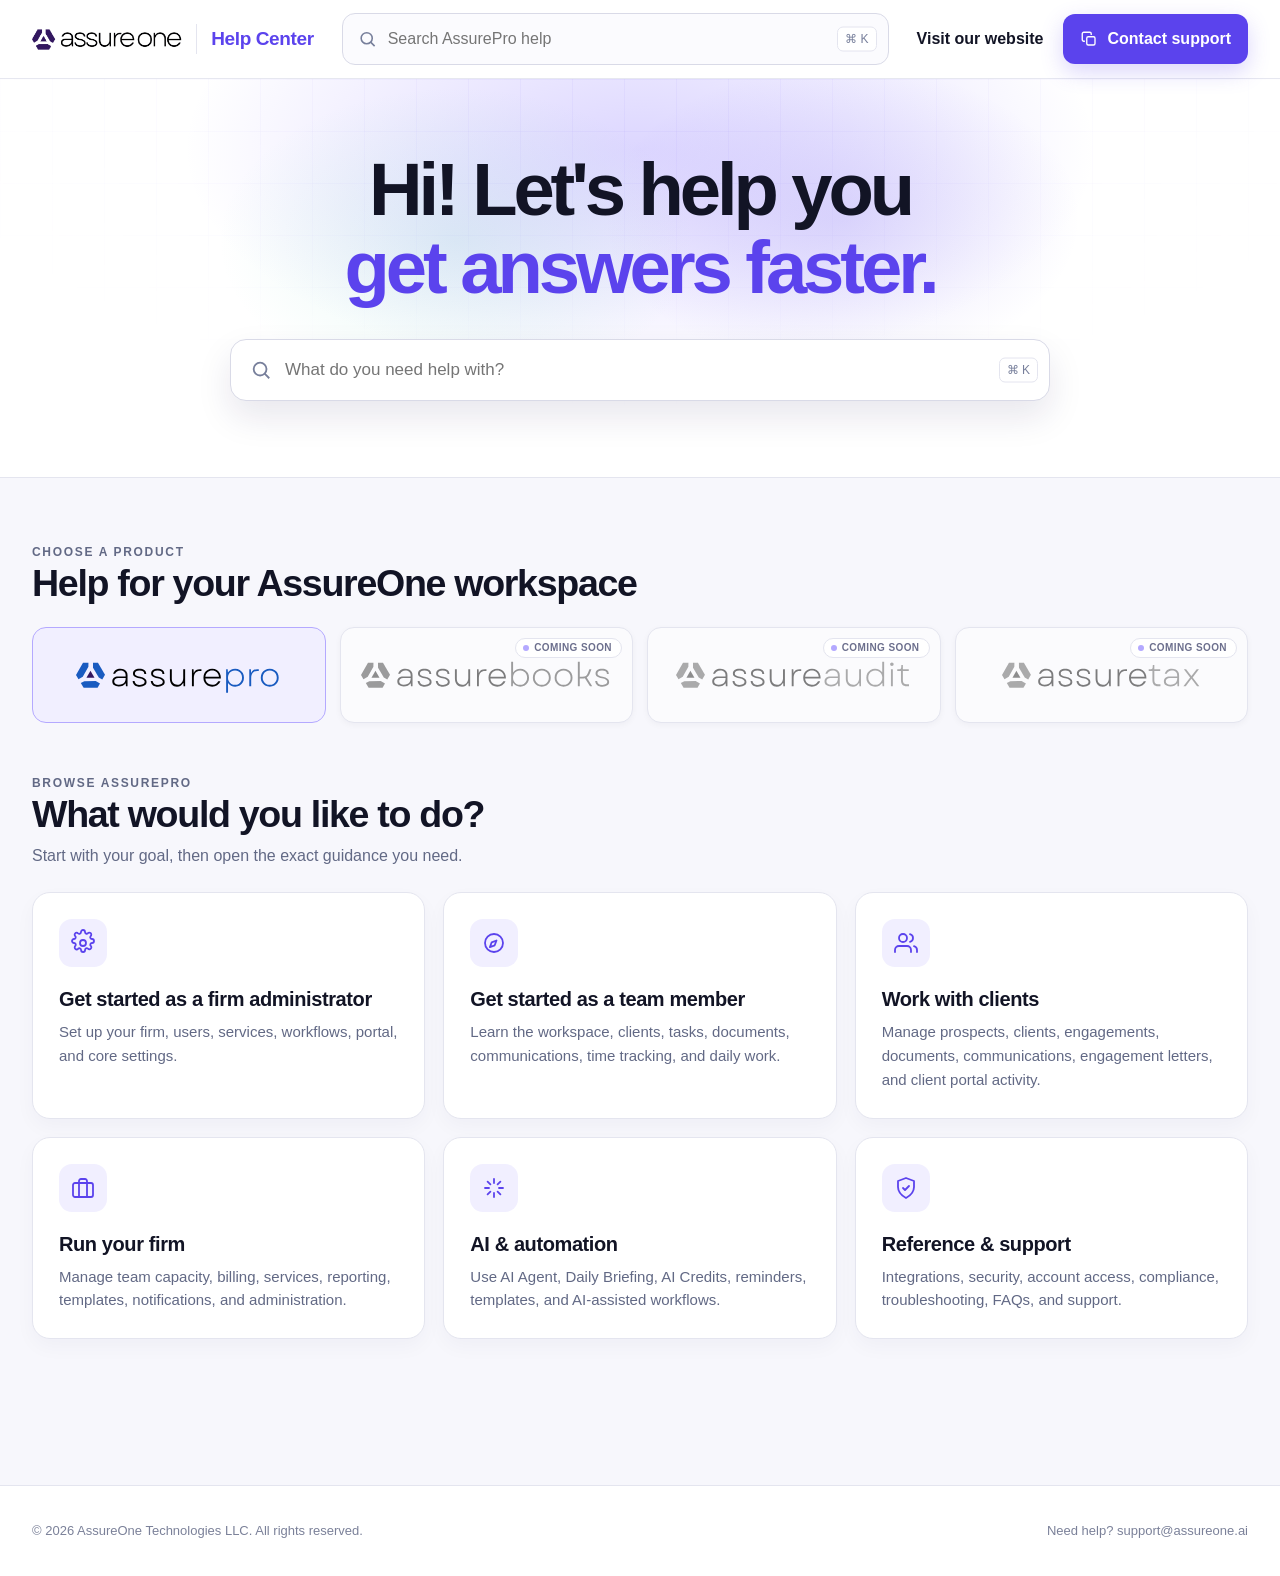
==== index.html @ 9bfcae3c "Simplify homepage and category cards toward TaxDome's editorial style Remove the "Start with the ess" ====
<!doctype html>
<html lang="en">
<head>
  <meta charset="utf-8"><meta name="viewport" content="width=device-width,initial-scale=1">
  <title>AssureOne Help Center</title>
  <meta name="description" content="Practical guidance for using AssurePro, the practice management platform within AssureOne.">
  <link rel="stylesheet" href="assets/css/help-center.css">
</head>
<body>
<a class="skip-link" href="#main">Skip to content</a>
<header class="topbar">
  <div class="topbar-inner">
    <a class="brand" href="index.html" aria-label="AssureOne Help Center home">
      <img class="brand-logo" src="assets/images/assureone-logo.png" alt="AssureOne" width="149" height="31"><span class="brand-suffix">Help Center</span></a>
    <div class="top-search"><svg class="search-icon" viewBox="0 0 24 24" fill="none"><circle cx="11" cy="11" r="7" stroke="currentColor" stroke-width="2"/><path d="m16 16 5 5" stroke="currentColor" stroke-width="2"/></svg><input data-search type="search" placeholder="Search AssurePro help" aria-label="Search AssurePro help"><span class="key-hint">⌘ K</span><div class="search-panel" hidden></div></div>
    <div class="top-actions"><a class="website-link" href="https://assureone.ai/" target="_blank" rel="noopener">Visit our website</a><button class="support-copy" aria-label="Copy support@assureone.ai to clipboard"><svg viewBox="0 0 24 24" fill="none" aria-hidden="true"><rect x="9" y="9" width="11" height="11" rx="2" stroke="currentColor" stroke-width="1.8"/><path d="M6.5 15H5a2 2 0 0 1-2-2V5a2 2 0 0 1 2-2h8a2 2 0 0 1 2 2v1.5" stroke="currentColor" stroke-width="1.8"/></svg><span class="support-label">Contact support</span></button></div>
  </div>
</header>
<main id="main">
  <section class="hero">
    <div class="hero-inner page-width">
      <h1>Hi! Let's help you <span>get answers faster.</span></h1>
      <div class="hero-search"><svg class="search-icon" viewBox="0 0 24 24" fill="none"><circle cx="11" cy="11" r="7" stroke="currentColor" stroke-width="2"/><path d="m16 16 5 5" stroke="currentColor" stroke-width="2"/></svg><input data-search type="search" placeholder="What do you need help with?" aria-label="Search all AssurePro articles"><span class="key-hint">⌘ K</span><div class="search-panel" hidden></div></div>
    </div>
  </section>
  <div class="content page-width">
    <section aria-labelledby="product-heading">
      <div class="section-heading"><div><p class="overline">Choose a product</p><h2 id="product-heading">Help for your AssureOne workspace</h2></div></div>
      <div class="product-tiles">
        <a class="product-tile active" href="index.html" aria-current="page"><img class="product-tile-logo" src="assets/images/assure-pro.svg" alt="AssurePro" width="205" height="48"></a>
        <button class="product-tile disabled" data-coming-soon type="button"><span class="soon-dot">Coming soon</span><img class="product-tile-logo" src="assets/images/assure-books.svg" alt="AssureBooks" width="205" height="48"></button>
        <button class="product-tile disabled" data-coming-soon type="button"><span class="soon-dot">Coming soon</span><img class="product-tile-logo" src="assets/images/assure-audit.svg" alt="AssureAudit" width="205" height="48"></button>
        <button class="product-tile disabled" data-coming-soon type="button"><span class="soon-dot">Coming soon</span><img class="product-tile-logo" src="assets/images/assure-tax.svg" alt="AssureTax" width="205" height="48"></button>
      </div>
    </section>
    <section aria-labelledby="journey-heading" style="margin-top:44px">
      <div class="section-heading"><div><p class="overline">Browse AssurePro</p><h2 id="journey-heading">What would you like to do?</h2><p>Start with your goal, then open the exact guidance you need.</p></div></div>
      <div class="journey-grid" id="journey-grid"></div>
    </section>
  </div>
</main>
<footer class="site-footer"><div class="page-width"><span>© 2026 AssureOne Technologies LLC. All rights reserved.</span><span>Need help? <a href="mailto:support@assureone.ai">support@assureone.ai</a></span></div></footer>
<script src="questions-1.js"></script><script src="questions-2.js"></script><script src="questions-3.js"></script><script src="questions-4.js"></script><script src="questions-5.js"></script><script src="questions-6.js"></script>
<script src="assets/js/help-center.js"></script>
<script>
document.addEventListener('DOMContentLoaded',()=>{
  const H=window.HelpCenter;
  const journeys=[
    ['firm-admin','settings','Get started as a firm administrator','Set up your firm, users, services, workflows, portal, and core settings.'],
    ['team-member','compass','Get started as a team member','Learn the workspace, clients, tasks, documents, communications, time tracking, and daily work.'],
    ['clients','users','Work with clients','Manage prospects, clients, engagements, documents, communications, engagement letters, and client portal activity.'],
    ['run-firm','briefcase','Run your firm','Manage team capacity, billing, services, reporting, templates, notifications, and administration.'],
    ['ai','sparkle','AI & automation','Use AI Agent, Daily Briefing, AI Credits, reminders, templates, and AI-assisted workflows.'],
    ['reference','shield','Reference & support','Integrations, security, account access, compliance, troubleshooting, FAQs, and support.']
  ];
  document.getElementById('journey-grid').innerHTML=journeys.map(j=>`<a class="journey-card" href="category.html?journey=${j[0]}"><span class="journey-icon">${H.icon(j[1])}</span><h3>${j[2]}</h3><p>${j[3]}</p></a>`).join('');
});
</script>
</body></html>
---- assets/css/help-center.css ----
:root{
  --ink:#121425;--muted:#626985;--soft:#8b91a8;--brand:#5b43ed;--brand-dark:#4027c8;
  --lavender:#f1efff;--lavender-2:#e5e0ff;--line:#e4e5ef;--surface:#fff;--canvas:#f7f7fc;
  --success:#147a52;--success-bg:#eaf8f1;--shadow:0 18px 44px rgba(29,24,72,.08);
  --radius:18px;--page:1440px;--reading:760px;
}
*{box-sizing:border-box}
html{scroll-behavior:smooth}
body{margin:0;background:var(--canvas);color:var(--ink);font:16px/1.58 Inter,ui-sans-serif,-apple-system,BlinkMacSystemFont,"Segoe UI",sans-serif;-webkit-font-smoothing:antialiased}
button,input{font:inherit}
a{color:inherit;text-decoration:none}
button{color:inherit}
.skip-link{position:fixed;left:12px;top:-60px;z-index:100;background:var(--ink);color:#fff;padding:10px 14px;border-radius:8px}.skip-link:focus{top:12px}
.topbar{position:sticky;top:0;z-index:50;border-bottom:1px solid rgba(228,229,239,.9);background:rgba(255,255,255,.93);backdrop-filter:blur(18px)}
.topbar-inner{max-width:var(--page);height:78px;margin:auto;padding:0 32px;display:grid;grid-template-columns:minmax(240px,max-content) minmax(280px,600px) auto;align-items:center;gap:28px}
.brand{display:inline-flex;align-items:center;gap:14px;width:max-content}
.brand-logo{display:block;height:31px;width:auto}
.brand-suffix{padding-left:14px;border-left:1px solid var(--line);color:var(--brand);font-size:19px;font-weight:650;letter-spacing:-.02em}
.top-search{position:relative}.top-search input,.hero-search input{width:100%;border:1px solid #d9dae7;background:#fbfbfe;border-radius:13px;padding:12px 46px 12px 45px;outline:0;transition:.2s}
.top-search input:focus,.hero-search input:focus{border-color:#9385f7;box-shadow:0 0 0 4px rgba(91,67,237,.10);background:#fff}
.search-icon{position:absolute;left:16px;top:50%;transform:translateY(-50%);color:#777f9b;width:19px;height:19px}
.key-hint{position:absolute;right:12px;top:50%;transform:translateY(-50%);font-size:12px;color:#777f9b;border:1px solid var(--line);background:#fff;padding:2px 7px;border-radius:6px}
.top-actions{display:flex;align-items:center;gap:20px;white-space:nowrap}.website-link{font-weight:650}.website-link:hover{color:var(--brand)}
.support-copy{display:inline-flex;align-items:center;gap:9px;border:0;background:var(--brand);color:#fff;border-radius:12px;padding:12px 17px;font-weight:750;cursor:pointer;box-shadow:0 8px 22px rgba(91,67,237,.22);transition:.2s}
.support-copy:hover{background:var(--brand-dark);transform:translateY(-1px)}.support-copy.copied{background:var(--success)}
.support-copy svg{width:18px;height:18px}
.search-panel{position:absolute;left:0;right:0;top:calc(100% + 9px);max-height:420px;overflow:auto;background:#fff;border:1px solid var(--line);border-radius:14px;box-shadow:var(--shadow);padding:8px;z-index:70}.search-panel[hidden]{display:none}
.search-result{display:block;padding:11px 12px;border-radius:10px}.search-result:hover,.search-result:focus{background:var(--lavender);outline:0}.search-result strong{display:block;font-size:14px;line-height:1.35}.search-result small{display:block;color:var(--muted);margin-top:3px}.search-empty{padding:20px;color:var(--muted);text-align:center}
.page-width{max-width:var(--page);margin:auto;padding-left:32px;padding-right:32px}
.hero{position:relative;overflow:hidden;border-bottom:1px solid var(--line);background:#fff}
.hero:before{content:"";position:absolute;inset:0;background:linear-gradient(90deg,rgba(91,67,237,.055) 1px,transparent 1px),linear-gradient(rgba(91,67,237,.055) 1px,transparent 1px);background-size:52px 52px;mask-image:radial-gradient(ellipse 70% 100% at 50% 0%,#000,transparent 85%)}
.hero:after{content:"";position:absolute;width:920px;height:460px;left:50%;top:-160px;transform:translateX(-50%);background:radial-gradient(ellipse,rgba(131,109,255,.28) 0%,rgba(131,109,255,.1) 45%,transparent 70%),radial-gradient(ellipse 340px 220px at 30% 70%,rgba(72,201,176,.14),transparent 70%),radial-gradient(ellipse 340px 220px at 72% 65%,rgba(91,67,237,.16),transparent 70%);pointer-events:none}
.hero-inner{position:relative;z-index:1;padding-top:72px;padding-bottom:76px;text-align:center}
.hero h1{max-width:780px;margin:0 auto 32px;font-size:clamp(2.5rem,5.8vw,5.1rem);font-weight:800;line-height:1.05;letter-spacing:-.055em}.hero h1 span{display:block;color:var(--brand)}
.hero-search{position:relative;max-width:820px;margin:auto;text-align:left}.hero-search input{height:62px;padding-left:54px;border-radius:16px;background:#fff;font-size:17px;box-shadow:0 16px 35px rgba(30,23,82,.10)}.hero-search .search-icon{left:20px;width:22px;height:22px}
.content{padding-top:58px;padding-bottom:80px}.section-heading{display:flex;align-items:end;justify-content:space-between;gap:24px;margin-bottom:22px}.section-heading h2{margin:0;font-size:clamp(1.65rem,3vw,2.35rem);line-height:1.15;letter-spacing:-.035em}.section-heading p{margin:7px 0 0;color:var(--muted)}
.product-tiles{display:grid;grid-template-columns:repeat(4,minmax(0,1fr));gap:14px}
.product-tile{display:flex;align-items:center;justify-content:center;min-height:96px;padding:16px 20px;border:1px solid var(--line);background:#fff;border-radius:14px;text-align:left;position:relative;box-shadow:0 2px 6px rgba(24,20,60,.04);transition:.2s}
.product-tile-logo{display:block;height:48px;width:auto}
.product-tile:hover{border-color:#c3baff;box-shadow:0 10px 24px rgba(40,30,99,.08);transform:translateY(-2px)}
.product-tile.active{background:var(--lavender);border-color:#b4a9ff;box-shadow:none}
.product-tile.disabled{cursor:not-allowed;background:#fbfbfd}.product-tile.disabled .product-tile-logo{opacity:.5;filter:grayscale(1)}
.soon-dot{position:absolute;top:10px;right:10px;display:flex;align-items:center;gap:5px;font-size:10px;color:#6c6f8d;background:#fff;border:1px solid var(--line);border-radius:999px;padding:4px 9px 4px 7px;text-transform:uppercase;letter-spacing:.04em;font-weight:750;line-height:1}
.soon-dot:before{content:'';width:6px;height:6px;border-radius:50%;background:#b4a9ff;flex:none}
.journey-grid{display:grid;grid-template-columns:repeat(3,minmax(0,1fr));gap:18px;margin:24px 0 66px}.journey-card{display:flex;flex-direction:column;min-height:176px;padding:26px;border:1px solid var(--line);border-radius:var(--radius);background:#fff;box-shadow:0 8px 20px rgba(29,24,72,.035);transition:.22s}.journey-card:hover{transform:translateY(-3px);border-color:#c9c2ff;box-shadow:var(--shadow)}
.journey-icon{width:48px;height:48px;flex:none;overflow:visible;display:grid;place-items:center;border-radius:13px;background:var(--lavender);color:var(--brand)}.journey-icon svg{width:24px;height:24px;overflow:visible}.journey-card h3{margin:20px 0 8px;font-size:20px;line-height:1.25;letter-spacing:-.02em}.journey-card p{margin:0;color:var(--muted);font-size:15px}
.overline{color:#747b98;font-size:12px;font-weight:850;letter-spacing:.14em;text-transform:uppercase}.meta{display:flex;gap:8px;align-items:center;flex-wrap:wrap;color:#858ca7;font-size:13px;margin-top:6px}.tag{display:inline-flex;background:var(--lavender);color:#4d39ca;border-radius:7px;padding:2px 8px;font-weight:750}
.breadcrumb-wrap{border-bottom:1px solid var(--line);background:#fff}.breadcrumbs{height:52px;display:flex;align-items:center;gap:9px;color:#69708d;font-size:14px;overflow:hidden;white-space:nowrap}.breadcrumbs a:hover{color:var(--brand)}.breadcrumbs .current{color:var(--ink);font-weight:650;overflow:hidden;text-overflow:ellipsis}.slash{color:#b3b6c6}
.category-hero{position:relative;overflow:hidden;background:#fff;border-bottom:1px solid var(--line)}
.category-hero:before{content:"";position:absolute;inset:0;background:linear-gradient(90deg,rgba(91,67,237,.045) 1px,transparent 1px),linear-gradient(rgba(91,67,237,.045) 1px,transparent 1px);background-size:44px 44px;mask-image:radial-gradient(ellipse 60% 100% at 15% 0%,#000,transparent 75%)}
.category-hero:after{content:"";position:absolute;width:520px;height:320px;left:-80px;top:-140px;background:radial-gradient(ellipse,rgba(131,109,255,.16),transparent 70%);pointer-events:none}
.category-hero .page-width{position:relative;z-index:1;padding-top:48px;padding-bottom:44px}.category-hero h1{margin:8px 0 10px;font-size:clamp(2.2rem,4.5vw,4rem);line-height:1.05;letter-spacing:-.05em}.category-hero p{max-width:720px;margin:0;color:var(--muted);font-size:18px}
.category-stats{display:flex;align-items:center;gap:10px;margin-top:18px;color:#737a96;font-size:14px}.category-stats span+span:before{content:"·";margin-right:10px;color:#c5c8d6}
.category-layout{display:grid;grid-template-columns:264px minmax(0,1fr);gap:42px;padding-top:44px;padding-bottom:80px}
.category-nav{position:sticky;top:106px;align-self:start;max-height:calc(100vh - 130px);overflow-y:auto;padding-right:4px}
.category-nav>strong{display:block;margin-bottom:10px;font-size:12px;letter-spacing:.13em;text-transform:uppercase;color:#7e849d}
.nav-collection+.nav-collection{margin-top:2px}
.nav-collection-toggle{all:unset;display:flex;align-items:center;width:100%;border-radius:9px;cursor:pointer}
.nav-collection-toggle a{flex:1;min-width:0;padding:9px 4px 9px 11px;color:#43495f;font-size:14px;font-weight:650;white-space:nowrap;overflow:hidden;text-overflow:ellipsis}
.nav-collection-toggle:hover{background:#f2f1fa}.nav-collection-toggle:hover a{color:#3a2fa8}
.nav-collection-toggle.active a{color:#4934cc}
.nav-caret{display:grid;place-items:center;flex:none;width:28px;height:100%;color:#9297ab;padding:9px 10px 9px 0}.nav-caret svg{width:14px;height:14px;transition:transform .18s ease}
.nav-collection.open .nav-caret svg{transform:rotate(180deg)}
.nav-guides{max-height:0;overflow:hidden;transition:max-height .22s ease}.nav-collection.open .nav-guides{max-height:640px}
.nav-guides a{display:flex;align-items:center;justify-content:space-between;gap:8px;margin-left:13px;padding:7px 11px 7px 13px;border-left:1px solid var(--line);color:#666c85;font-size:13.5px}
.nav-guides a:hover{border-left-color:#b7adff;color:#4934cc;background:#faf9ff}
.nav-guides a.active{border-left-color:var(--brand);color:#4934cc;font-weight:700;background:var(--lavender)}
.nav-guides a small{flex:none;color:#9297ab;font-size:11px;font-weight:700}.nav-guides a small.soon{color:#b5b9c9;font-style:italic;font-weight:500}.nav-guides a.active small{color:#7b6ae0}
.article-list-section{margin-bottom:40px}.article-list-section h2{display:flex;align-items:center;gap:10px;font-size:22px;margin:0 0 14px}.section-icon{display:grid;place-items:center;flex:none;width:32px;height:32px;border-radius:9px;background:var(--lavender);color:var(--brand)}.section-icon svg{width:17px;height:17px}
.article-list{display:grid;grid-template-columns:repeat(2,minmax(0,1fr));gap:12px}.article-card{display:flex;align-items:center;min-height:64px;padding:18px 22px;border:1px solid var(--line);border-radius:14px;background:#fff;transition:.2s;text-align:left;width:100%;font:inherit}.article-card:hover{border-color:#bfb5ff;box-shadow:0 9px 24px rgba(40,30,99,.07);transform:translateY(-1px)}.article-card strong{display:block;line-height:1.4;font-size:16.5px;font-weight:650;letter-spacing:-.01em;color:var(--ink)}
.guide-grid{grid-template-columns:repeat(3,minmax(0,1fr))}
.guide-card{position:relative;display:flex;flex-direction:column;align-items:flex-start;min-height:150px;padding:24px}.guide-card-icon{flex:none;overflow:visible;display:grid;place-items:center;width:44px;height:44px;margin-bottom:16px;border-radius:13px;background:var(--lavender);color:var(--brand)}.guide-card-icon svg{width:22px;height:22px;overflow:visible}
.guide-card strong{font-size:18px;line-height:1.3;letter-spacing:-.02em}.guide-card .meta{margin-top:auto;padding-top:16px;font-size:13px}
.guide-card.disabled{cursor:not-allowed;background:#fbfbfd}.guide-card.disabled .guide-card-icon{opacity:.6}.guide-card.disabled strong{color:#6d7288}
.empty-guide{grid-column:1/-1;padding:34px;border:1px dashed #d7d5e6;border-radius:14px;background:#fbfbfe;text-align:center}.empty-guide strong{display:block;margin-bottom:7px;font-size:16px}.empty-guide p{margin:0;color:var(--muted)}.empty-guide a{color:var(--brand);font-weight:700}
.article-shell{max-width:var(--page);margin:auto;padding:38px 32px 80px;display:grid;grid-template-columns:264px minmax(0,840px) 240px;gap:32px;align-items:start}.article-side,.article-toc{position:sticky;top:108px}.article-side{max-height:calc(100vh - 132px);overflow:auto;padding-right:6px}.article-side .category-nav{position:static;max-height:none;overflow:visible;padding-right:0}.back-link{display:inline-flex;gap:7px;align-items:center;color:#535b77;font-weight:720;margin-bottom:16px}
.article-doc{background:#fff;border:1px solid var(--line);border-radius:20px;padding:46px 50px;box-shadow:0 12px 34px rgba(35,28,82,.04)}.article-meta{display:flex;align-items:center;justify-content:space-between;gap:16px;margin-bottom:22px}.article-doc h1{font-size:clamp(2rem,3.6vw,3.25rem);max-width:none;line-height:1.08;letter-spacing:-.05em;margin:0 0 28px;text-wrap:balance}.article-lead{font-size:19px;line-height:1.65;color:#30364d;margin:0 0 24px}.article-body p{color:#3f455d;font-size:17px;line-height:1.72;margin:0 0 22px}.article-body h2{font-size:23px;margin:36px 0 15px;letter-spacing:-.025em}.article-body h2.overline{font-size:12px;line-height:1.4;letter-spacing:.14em;margin:0 0 16px}.copy-link{display:inline-flex;align-items:center;gap:7px;background:#fff;border:1px solid #dcddea;border-radius:9px;padding:7px 10px;color:#59607a;font-size:13px;font-weight:700;cursor:pointer}.copy-link:hover{border-color:#b7adff;color:#4934cc}
.steps{counter-reset:step;display:grid;gap:15px;margin:8px 0 0;padding:0;list-style:none}.steps li{counter-increment:step;display:grid;grid-template-columns:34px 1fr;gap:13px;align-items:start;color:#343a52}.steps li:before{content:counter(step);display:grid;place-items:center;width:30px;height:30px;border-radius:9px;background:var(--lavender);color:#4d36d3;font-size:13px;font-weight:850}.steps li>span{padding-top:2px;line-height:1.62}
.detail-list{margin:0 0 22px;padding-left:22px;color:#3f455d}.detail-list li{padding-left:3px;margin:7px 0}.callout{margin:28px 0;border-left:4px solid var(--brand);background:#f6f4ff;padding:17px 19px;border-radius:0 12px 12px 0;color:#3e3b58}.callout strong{display:block;margin-bottom:3px}
.media-block{margin:26px 0;border:1px solid var(--line);border-radius:14px;overflow:hidden;background:#f7f7fb}.media-block img{display:block;width:100%;height:auto}.media-caption{padding:10px 14px;color:#6e7591;font-size:13px;background:#fff}
.article-toc{font-size:14px}.article-toc strong{display:block;font-size:12px;letter-spacing:.13em;text-transform:uppercase;color:#7f859f;margin-bottom:11px}.article-toc a{display:block;border-left:1px solid #d9dbe7;padding:7px 0 7px 14px;color:#626a85}.article-toc a:hover,.article-toc a.active{border-left-color:var(--brand);color:#4934cc}
.article-footer{margin-top:18px}.helpful{background:#fff;border:1px solid var(--line);border-radius:15px;padding:18px 22px;display:flex;justify-content:space-between;align-items:center;gap:20px}.helpful p{margin:0;font-weight:700}.feedback-buttons{display:flex;gap:8px}.feedback-buttons button{border:1px solid var(--line);background:#fff;border-radius:9px;padding:7px 13px;cursor:pointer}.feedback-buttons button:hover{border-color:#a99eff;color:var(--brand)}
.pager{display:grid;grid-template-columns:1fr 1fr;margin-top:14px;border:1px solid var(--line);background:#fff;border-radius:15px;overflow:hidden}.pager a{padding:17px 20px;min-height:96px}.pager a+ a{border-left:1px solid var(--line);text-align:right}.pager a:hover{background:#faf9ff}.pager small{display:block;color:#858ca4;text-transform:uppercase;letter-spacing:.1em;font-size:11px;font-weight:800}.pager strong{display:block;line-height:1.35;margin-top:4px}
.related-section{margin-top:36px}.related-section h2{font-size:20px;margin:0 0 14px;letter-spacing:-.02em}
.site-footer{border-top:1px solid var(--line);background:#fff}.site-footer .page-width{min-height:90px;display:flex;justify-content:space-between;align-items:center;gap:22px;color:#7b8199;font-size:13px}.site-footer a:hover{color:var(--brand)}
.mobile-menu{display:none}
[hidden]{display:none!important}
@media(max-width:1120px){.article-shell{grid-template-columns:220px minmax(0,1fr)}.article-toc{display:none}.journey-grid{grid-template-columns:repeat(2,minmax(0,1fr))}.product-tiles{grid-template-columns:repeat(2,minmax(0,1fr))}.guide-grid{grid-template-columns:repeat(2,minmax(0,1fr))}}
@media(max-width:820px){.topbar-inner{height:68px;padding:0 18px;grid-template-columns:1fr auto;gap:12px}.top-search{display:none}.website-link{display:none}.brand-logo{height:26px}.brand-suffix{display:none}.support-copy{padding:10px 13px}.support-copy .support-label{display:none}.page-width{padding-left:20px;padding-right:20px}.hero-inner{padding-top:46px;padding-bottom:50px}.hero h1{margin-bottom:24px}.content{padding-top:40px}.journey-grid,.product-tiles{grid-template-columns:1fr}.journey-grid{margin-bottom:48px}.category-layout{grid-template-columns:1fr;gap:22px}.category-nav{position:static;max-height:none}.category-nav>strong{display:none}.article-shell{padding:22px 18px 60px;display:block}.article-side{position:static;max-height:none;margin-bottom:14px}.article-doc{padding:30px 24px}.article-meta{align-items:flex-start}.article-doc h1{font-size:2.15rem}.pager{grid-template-columns:1fr}.pager a+ a{border-left:0;border-top:1px solid var(--line);text-align:left}.site-footer .page-width{padding-top:22px;padding-bottom:22px;align-items:flex-start;flex-direction:column}}
@media(max-width:520px){.support-copy{width:42px;height:42px;padding:0;justify-content:center}.journey-card{min-height:190px}.article-list{grid-template-columns:1fr}.article-doc{padding:25px 19px;border-radius:15px}.article-lead,.article-body p{font-size:16px}.article-meta .meta{gap:5px}.copy-link{padding:7px}.copy-link span{display:none}.helpful{align-items:flex-start;flex-direction:column}.hero-search input{font-size:16px}}
@media(prefers-reduced-motion:reduce){*{scroll-behavior:auto!important;transition:none!important}}
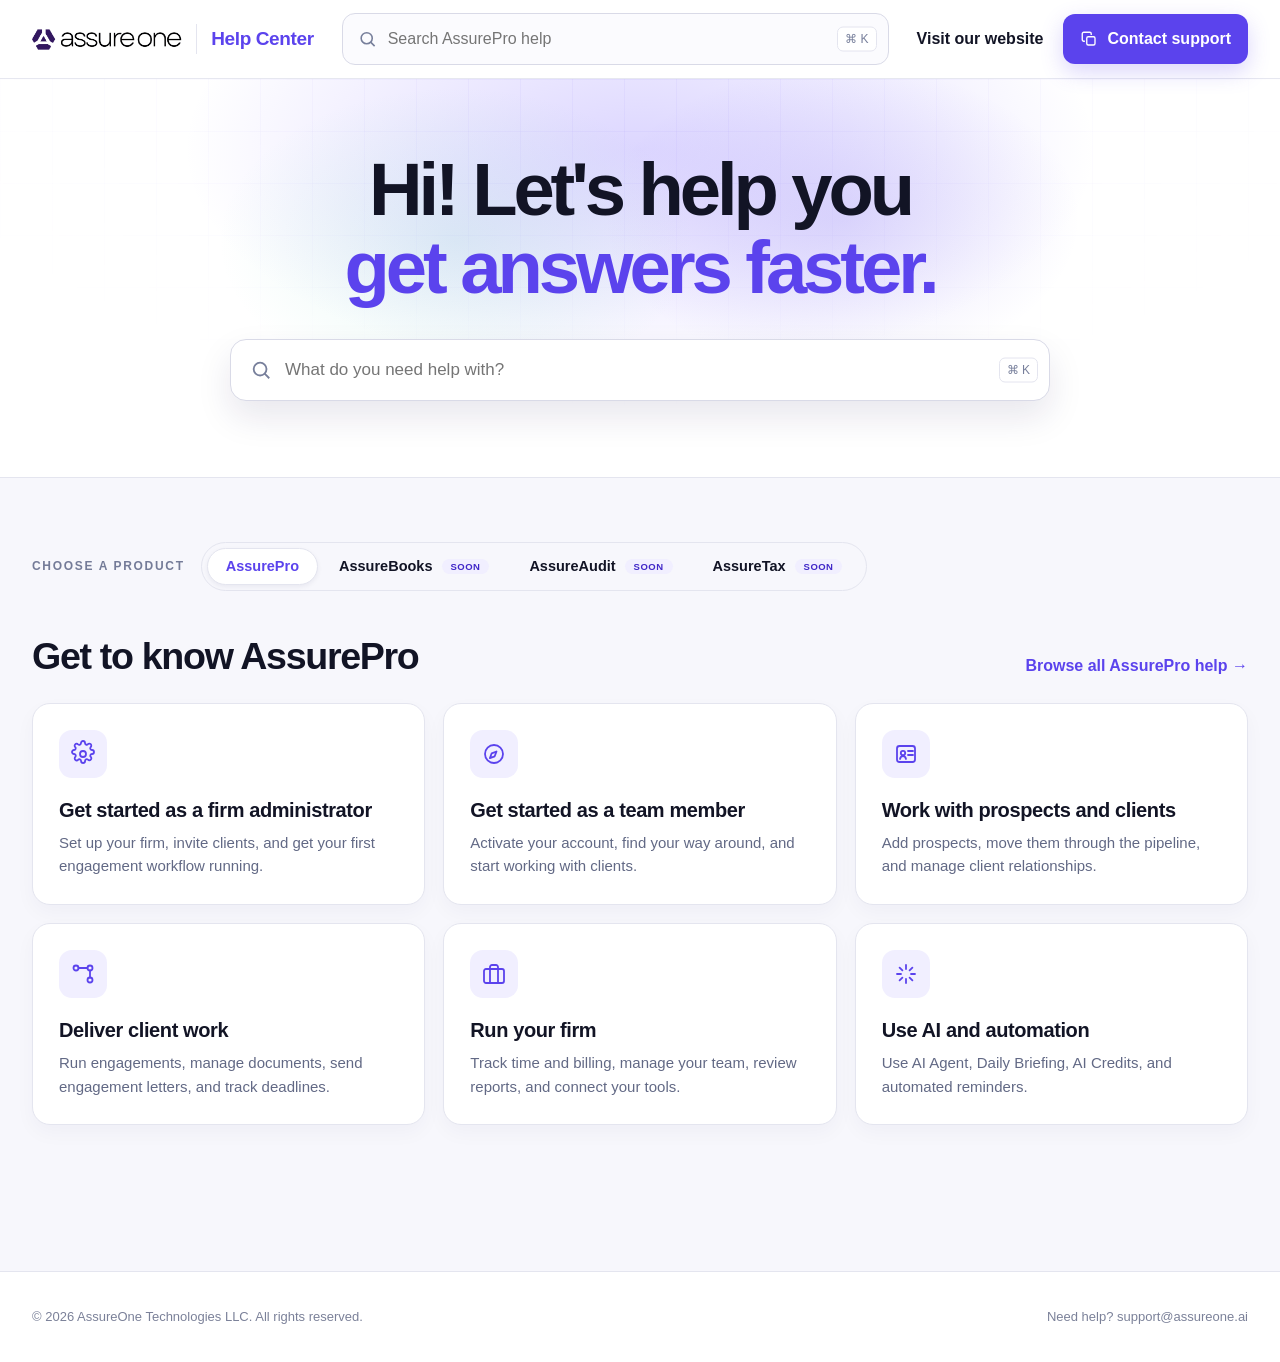
==== commit 50375a68: "Restructure AssurePro help around the IA blueprint's 14-module index Rebuild the taxonomy from the d" ====
--- a/index.html
+++ b/index.html
@@ -24,17 +24,19 @@
     </div>
   </section>
   <div class="content page-width">
-    <section aria-labelledby="product-heading">
-      <div class="section-heading"><div><p class="overline">Choose a product</p><h2 id="product-heading">Help for your AssureOne workspace</h2></div></div>
-      <div class="product-tiles">
-        <a class="product-tile active" href="index.html" aria-current="page"><img class="product-tile-logo" src="assets/images/assure-pro.svg" alt="AssurePro" width="205" height="48"></a>
-        <button class="product-tile disabled" data-coming-soon type="button"><span class="soon-dot">Coming soon</span><img class="product-tile-logo" src="assets/images/assure-books.svg" alt="AssureBooks" width="205" height="48"></button>
-        <button class="product-tile disabled" data-coming-soon type="button"><span class="soon-dot">Coming soon</span><img class="product-tile-logo" src="assets/images/assure-audit.svg" alt="AssureAudit" width="205" height="48"></button>
-        <button class="product-tile disabled" data-coming-soon type="button"><span class="soon-dot">Coming soon</span><img class="product-tile-logo" src="assets/images/assure-tax.svg" alt="AssureTax" width="205" height="48"></button>
+    <section aria-label="Choose an AssureOne product">
+      <div class="product-switcher-row">
+        <p class="overline">Choose a product</p>
+        <div class="product-switcher" role="tablist">
+          <a class="product-pill active" href="index.html" aria-current="page" role="tab" aria-selected="true">AssurePro</a>
+          <button class="product-pill disabled" data-coming-soon type="button" role="tab" aria-selected="false">AssureBooks<span class="pill-soon">Soon</span></button>
+          <button class="product-pill disabled" data-coming-soon type="button" role="tab" aria-selected="false">AssureAudit<span class="pill-soon">Soon</span></button>
+          <button class="product-pill disabled" data-coming-soon type="button" role="tab" aria-selected="false">AssureTax<span class="pill-soon">Soon</span></button>
+        </div>
       </div>
     </section>
     <section aria-labelledby="journey-heading" style="margin-top:44px">
-      <div class="section-heading"><div><p class="overline">Browse AssurePro</p><h2 id="journey-heading">What would you like to do?</h2><p>Start with your goal, then open the exact guidance you need.</p></div></div>
+      <div class="section-heading"><div><h2 id="journey-heading">Get to know AssurePro</h2></div><a class="text-link" href="category.html">Browse all AssurePro help →</a></div>
       <div class="journey-grid" id="journey-grid"></div>
     </section>
   </div>
@@ -46,12 +48,12 @@
 document.addEventListener('DOMContentLoaded',()=>{
   const H=window.HelpCenter;
   const journeys=[
-    ['firm-admin','settings','Get started as a firm administrator','Set up your firm, users, services, workflows, portal, and core settings.'],
-    ['team-member','compass','Get started as a team member','Learn the workspace, clients, tasks, documents, communications, time tracking, and daily work.'],
-    ['clients','users','Work with clients','Manage prospects, clients, engagements, documents, communications, engagement letters, and client portal activity.'],
-    ['run-firm','briefcase','Run your firm','Manage team capacity, billing, services, reporting, templates, notifications, and administration.'],
-    ['ai','sparkle','AI & automation','Use AI Agent, Daily Briefing, AI Credits, reminders, templates, and AI-assisted workflows.'],
-    ['reference','shield','Reference & support','Integrations, security, account access, compliance, troubleshooting, FAQs, and support.']
+    ['firm-admin','settings','Get started as a firm administrator','Set up your firm, invite clients, and get your first engagement workflow running.'],
+    ['team-member','compass','Get started as a team member','Activate your account, find your way around, and start working with clients.'],
+    ['prospects-clients','idcard','Work with prospects and clients','Add prospects, move them through the pipeline, and manage client relationships.'],
+    ['deliver-work','flow','Deliver client work','Run engagements, manage documents, send engagement letters, and track deadlines.'],
+    ['run-firm','briefcase','Run your firm','Track time and billing, manage your team, review reports, and connect your tools.'],
+    ['ai-automation','sparkle','Use AI and automation','Use AI Agent, Daily Briefing, AI Credits, and automated reminders.']
   ];
   document.getElementById('journey-grid').innerHTML=journeys.map(j=>`<a class="journey-card" href="category.html?journey=${j[0]}"><span class="journey-icon">${H.icon(j[1])}</span><h3>${j[2]}</h3><p>${j[3]}</p></a>`).join('');
 });
--- a/assets/css/help-center.css
+++ b/assets/css/help-center.css
@@ -34,12 +34,15 @@
 .hero h1{max-width:780px;margin:0 auto 32px;font-size:clamp(2.5rem,5.8vw,5.1rem);font-weight:800;line-height:1.05;letter-spacing:-.055em}.hero h1 span{display:block;color:var(--brand)}
 .hero-search{position:relative;max-width:820px;margin:auto;text-align:left}.hero-search input{height:62px;padding-left:54px;border-radius:16px;background:#fff;font-size:17px;box-shadow:0 16px 35px rgba(30,23,82,.10)}.hero-search .search-icon{left:20px;width:22px;height:22px}
 .content{padding-top:58px;padding-bottom:80px}.section-heading{display:flex;align-items:end;justify-content:space-between;gap:24px;margin-bottom:22px}.section-heading h2{margin:0;font-size:clamp(1.65rem,3vw,2.35rem);line-height:1.15;letter-spacing:-.035em}.section-heading p{margin:7px 0 0;color:var(--muted)}
-.product-tiles{display:grid;grid-template-columns:repeat(4,minmax(0,1fr));gap:14px}
-.product-tile{display:flex;align-items:center;justify-content:center;min-height:96px;padding:16px 20px;border:1px solid var(--line);background:#fff;border-radius:14px;text-align:left;position:relative;box-shadow:0 2px 6px rgba(24,20,60,.04);transition:.2s}
-.product-tile-logo{display:block;height:48px;width:auto}
-.product-tile:hover{border-color:#c3baff;box-shadow:0 10px 24px rgba(40,30,99,.08);transform:translateY(-2px)}
-.product-tile.active{background:var(--lavender);border-color:#b4a9ff;box-shadow:none}
-.product-tile.disabled{cursor:not-allowed;background:#fbfbfd}.product-tile.disabled .product-tile-logo{opacity:.5;filter:grayscale(1)}
+.text-link{display:inline-flex;align-items:center;gap:8px;color:var(--brand);font-weight:780;white-space:nowrap}
+.product-switcher-row{display:flex;align-items:center;flex-wrap:wrap;gap:16px;margin:6px 0 40px}
+.product-switcher-row .overline{margin:0}
+.product-switcher{display:inline-flex;align-items:center;background:var(--canvas);border:1px solid var(--line);border-radius:999px;padding:5px;gap:2px}
+.product-pill{display:flex;align-items:center;gap:9px;padding:10px 18px;border-radius:999px;border:1px solid transparent;background:transparent;font:inherit;font-size:14.5px;font-weight:650;color:var(--ink);line-height:1;cursor:pointer;transition:.18s}
+.product-pill.active{background:var(--surface);border-color:var(--line);box-shadow:0 2px 5px rgba(24,20,60,.06);color:var(--brand)}
+.product-pill:not(.active):not(.disabled):hover{background:#f6f6fb}
+.product-pill.disabled{cursor:not-allowed}
+.product-pill .pill-soon{background:var(--lavender);color:var(--brand-dark);padding:3px 9px;border-radius:999px;font-size:9.5px;text-transform:uppercase;letter-spacing:.05em;font-weight:800}
 .soon-dot{position:absolute;top:10px;right:10px;display:flex;align-items:center;gap:5px;font-size:10px;color:#6c6f8d;background:#fff;border:1px solid var(--line);border-radius:999px;padding:4px 9px 4px 7px;text-transform:uppercase;letter-spacing:.04em;font-weight:750;line-height:1}
 .soon-dot:before{content:'';width:6px;height:6px;border-radius:50%;background:#b4a9ff;flex:none}
 .journey-grid{display:grid;grid-template-columns:repeat(3,minmax(0,1fr));gap:18px;margin:24px 0 66px}.journey-card{display:flex;flex-direction:column;min-height:176px;padding:26px;border:1px solid var(--line);border-radius:var(--radius);background:#fff;box-shadow:0 8px 20px rgba(29,24,72,.035);transition:.22s}.journey-card:hover{transform:translateY(-3px);border-color:#c9c2ff;box-shadow:var(--shadow)}
@@ -50,7 +53,6 @@
 .category-hero:before{content:"";position:absolute;inset:0;background:linear-gradient(90deg,rgba(91,67,237,.045) 1px,transparent 1px),linear-gradient(rgba(91,67,237,.045) 1px,transparent 1px);background-size:44px 44px;mask-image:radial-gradient(ellipse 60% 100% at 15% 0%,#000,transparent 75%)}
 .category-hero:after{content:"";position:absolute;width:520px;height:320px;left:-80px;top:-140px;background:radial-gradient(ellipse,rgba(131,109,255,.16),transparent 70%);pointer-events:none}
 .category-hero .page-width{position:relative;z-index:1;padding-top:48px;padding-bottom:44px}.category-hero h1{margin:8px 0 10px;font-size:clamp(2.2rem,4.5vw,4rem);line-height:1.05;letter-spacing:-.05em}.category-hero p{max-width:720px;margin:0;color:var(--muted);font-size:18px}
-.category-stats{display:flex;align-items:center;gap:10px;margin-top:18px;color:#737a96;font-size:14px}.category-stats span+span:before{content:"·";margin-right:10px;color:#c5c8d6}
 .category-layout{display:grid;grid-template-columns:264px minmax(0,1fr);gap:42px;padding-top:44px;padding-bottom:80px}
 .category-nav{position:sticky;top:106px;align-self:start;max-height:calc(100vh - 130px);overflow-y:auto;padding-right:4px}
 .category-nav>strong{display:block;margin-bottom:10px;font-size:12px;letter-spacing:.13em;text-transform:uppercase;color:#7e849d}
@@ -66,9 +68,9 @@
 .nav-guides a:hover{border-left-color:#b7adff;color:#4934cc;background:#faf9ff}
 .nav-guides a.active{border-left-color:var(--brand);color:#4934cc;font-weight:700;background:var(--lavender)}
 .nav-guides a small{flex:none;color:#9297ab;font-size:11px;font-weight:700}.nav-guides a small.soon{color:#b5b9c9;font-style:italic;font-weight:500}.nav-guides a.active small{color:#7b6ae0}
-.article-list-section{margin-bottom:40px}.article-list-section h2{display:flex;align-items:center;gap:10px;font-size:22px;margin:0 0 14px}.section-icon{display:grid;place-items:center;flex:none;width:32px;height:32px;border-radius:9px;background:var(--lavender);color:var(--brand)}.section-icon svg{width:17px;height:17px}
 .article-list{display:grid;grid-template-columns:repeat(2,minmax(0,1fr));gap:12px}.article-card{display:flex;align-items:center;min-height:64px;padding:18px 22px;border:1px solid var(--line);border-radius:14px;background:#fff;transition:.2s;text-align:left;width:100%;font:inherit}.article-card:hover{border-color:#bfb5ff;box-shadow:0 9px 24px rgba(40,30,99,.07);transform:translateY(-1px)}.article-card strong{display:block;line-height:1.4;font-size:16.5px;font-weight:650;letter-spacing:-.01em;color:var(--ink)}
 .guide-grid{grid-template-columns:repeat(3,minmax(0,1fr))}
+.article-list-section{margin-bottom:40px}.article-list-section h2{display:flex;align-items:center;gap:10px;font-size:22px;margin:0 0 14px}.section-icon{display:grid;place-items:center;flex:none;width:32px;height:32px;border-radius:9px;background:var(--lavender);color:var(--brand)}.section-icon svg{width:17px;height:17px}
 .guide-card{position:relative;display:flex;flex-direction:column;align-items:flex-start;min-height:150px;padding:24px}.guide-card-icon{flex:none;overflow:visible;display:grid;place-items:center;width:44px;height:44px;margin-bottom:16px;border-radius:13px;background:var(--lavender);color:var(--brand)}.guide-card-icon svg{width:22px;height:22px;overflow:visible}
 .guide-card strong{font-size:18px;line-height:1.3;letter-spacing:-.02em}.guide-card .meta{margin-top:auto;padding-top:16px;font-size:13px}
 .guide-card.disabled{cursor:not-allowed;background:#fbfbfd}.guide-card.disabled .guide-card-icon{opacity:.6}.guide-card.disabled strong{color:#6d7288}
@@ -85,7 +87,7 @@
 .site-footer{border-top:1px solid var(--line);background:#fff}.site-footer .page-width{min-height:90px;display:flex;justify-content:space-between;align-items:center;gap:22px;color:#7b8199;font-size:13px}.site-footer a:hover{color:var(--brand)}
 .mobile-menu{display:none}
 [hidden]{display:none!important}
-@media(max-width:1120px){.article-shell{grid-template-columns:220px minmax(0,1fr)}.article-toc{display:none}.journey-grid{grid-template-columns:repeat(2,minmax(0,1fr))}.product-tiles{grid-template-columns:repeat(2,minmax(0,1fr))}.guide-grid{grid-template-columns:repeat(2,minmax(0,1fr))}}
-@media(max-width:820px){.topbar-inner{height:68px;padding:0 18px;grid-template-columns:1fr auto;gap:12px}.top-search{display:none}.website-link{display:none}.brand-logo{height:26px}.brand-suffix{display:none}.support-copy{padding:10px 13px}.support-copy .support-label{display:none}.page-width{padding-left:20px;padding-right:20px}.hero-inner{padding-top:46px;padding-bottom:50px}.hero h1{margin-bottom:24px}.content{padding-top:40px}.journey-grid,.product-tiles{grid-template-columns:1fr}.journey-grid{margin-bottom:48px}.category-layout{grid-template-columns:1fr;gap:22px}.category-nav{position:static;max-height:none}.category-nav>strong{display:none}.article-shell{padding:22px 18px 60px;display:block}.article-side{position:static;max-height:none;margin-bottom:14px}.article-doc{padding:30px 24px}.article-meta{align-items:flex-start}.article-doc h1{font-size:2.15rem}.pager{grid-template-columns:1fr}.pager a+ a{border-left:0;border-top:1px solid var(--line);text-align:left}.site-footer .page-width{padding-top:22px;padding-bottom:22px;align-items:flex-start;flex-direction:column}}
+@media(max-width:1120px){.article-shell{grid-template-columns:220px minmax(0,1fr)}.article-toc{display:none}.journey-grid{grid-template-columns:repeat(2,minmax(0,1fr))}.guide-grid{grid-template-columns:repeat(2,minmax(0,1fr))}}
+@media(max-width:820px){.topbar-inner{height:68px;padding:0 18px;grid-template-columns:1fr auto;gap:12px}.top-search{display:none}.website-link{display:none}.brand-logo{height:26px}.brand-suffix{display:none}.support-copy{padding:10px 13px}.support-copy .support-label{display:none}.page-width{padding-left:20px;padding-right:20px}.hero-inner{padding-top:46px;padding-bottom:50px}.hero h1{margin-bottom:24px}.content{padding-top:40px}.journey-grid{grid-template-columns:1fr}.journey-grid{margin-bottom:48px}.product-switcher{max-width:100%;overflow-x:auto}.category-layout{grid-template-columns:1fr;gap:22px}.category-nav{position:static;max-height:none}.category-nav>strong{display:none}.article-shell{padding:22px 18px 60px;display:block}.article-side{position:static;max-height:none;margin-bottom:14px}.article-doc{padding:30px 24px}.article-meta{align-items:flex-start}.article-doc h1{font-size:2.15rem}.pager{grid-template-columns:1fr}.pager a+ a{border-left:0;border-top:1px solid var(--line);text-align:left}.site-footer .page-width{padding-top:22px;padding-bottom:22px;align-items:flex-start;flex-direction:column}}
 @media(max-width:520px){.support-copy{width:42px;height:42px;padding:0;justify-content:center}.journey-card{min-height:190px}.article-list{grid-template-columns:1fr}.article-doc{padding:25px 19px;border-radius:15px}.article-lead,.article-body p{font-size:16px}.article-meta .meta{gap:5px}.copy-link{padding:7px}.copy-link span{display:none}.helpful{align-items:flex-start;flex-direction:column}.hero-search input{font-size:16px}}
 @media(prefers-reduced-motion:reduce){*{scroll-behavior:auto!important;transition:none!important}}
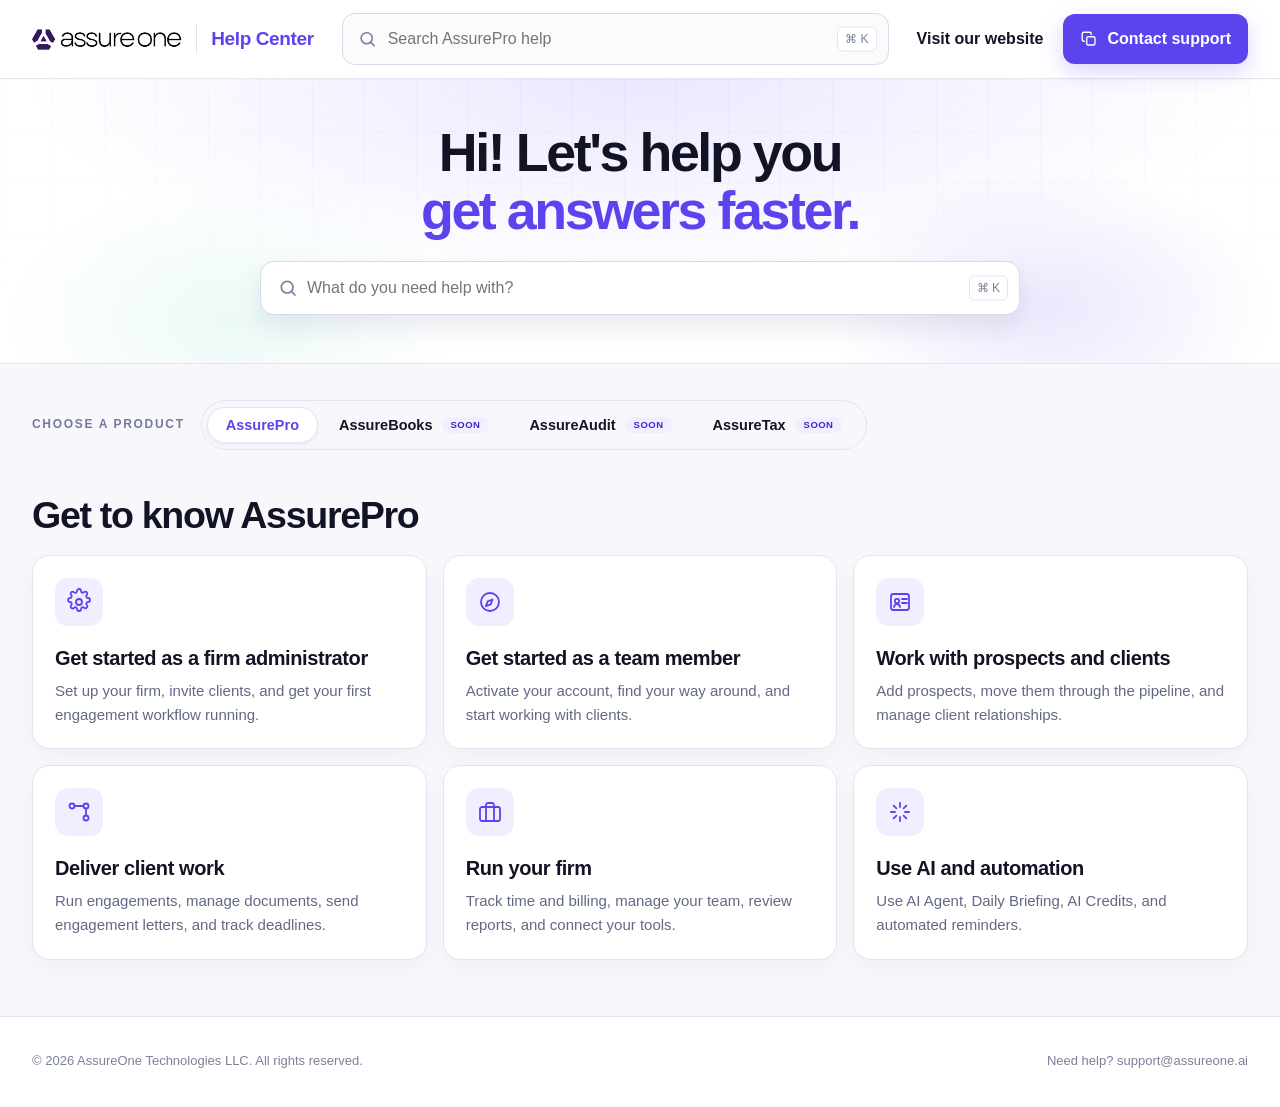
==== commit 0ffc143d: "Compact the homepage hero and fix repeated icons within a module Shrink the hero's height and spread" ====
--- a/index.html
+++ b/index.html
@@ -36,7 +36,7 @@
       </div>
     </section>
     <section aria-labelledby="journey-heading" style="margin-top:44px">
-      <div class="section-heading"><div><h2 id="journey-heading">Get to know AssurePro</h2></div><a class="text-link" href="category.html">Browse all AssurePro help →</a></div>
+      <div class="section-heading"><div><h2 id="journey-heading">Get to know AssurePro</h2></div></div>
       <div class="journey-grid" id="journey-grid"></div>
     </section>
   </div>
--- a/assets/css/help-center.css
+++ b/assets/css/help-center.css
@@ -28,14 +28,13 @@
 .search-result{display:block;padding:11px 12px;border-radius:10px}.search-result:hover,.search-result:focus{background:var(--lavender);outline:0}.search-result strong{display:block;font-size:14px;line-height:1.35}.search-result small{display:block;color:var(--muted);margin-top:3px}.search-empty{padding:20px;color:var(--muted);text-align:center}
 .page-width{max-width:var(--page);margin:auto;padding-left:32px;padding-right:32px}
 .hero{position:relative;overflow:hidden;border-bottom:1px solid var(--line);background:#fff}
-.hero:before{content:"";position:absolute;inset:0;background:linear-gradient(90deg,rgba(91,67,237,.055) 1px,transparent 1px),linear-gradient(rgba(91,67,237,.055) 1px,transparent 1px);background-size:52px 52px;mask-image:radial-gradient(ellipse 70% 100% at 50% 0%,#000,transparent 85%)}
-.hero:after{content:"";position:absolute;width:920px;height:460px;left:50%;top:-160px;transform:translateX(-50%);background:radial-gradient(ellipse,rgba(131,109,255,.28) 0%,rgba(131,109,255,.1) 45%,transparent 70%),radial-gradient(ellipse 340px 220px at 30% 70%,rgba(72,201,176,.14),transparent 70%),radial-gradient(ellipse 340px 220px at 72% 65%,rgba(91,67,237,.16),transparent 70%);pointer-events:none}
-.hero-inner{position:relative;z-index:1;padding-top:72px;padding-bottom:76px;text-align:center}
-.hero h1{max-width:780px;margin:0 auto 32px;font-size:clamp(2.5rem,5.8vw,5.1rem);font-weight:800;line-height:1.05;letter-spacing:-.055em}.hero h1 span{display:block;color:var(--brand)}
-.hero-search{position:relative;max-width:820px;margin:auto;text-align:left}.hero-search input{height:62px;padding-left:54px;border-radius:16px;background:#fff;font-size:17px;box-shadow:0 16px 35px rgba(30,23,82,.10)}.hero-search .search-icon{left:20px;width:22px;height:22px}
-.content{padding-top:58px;padding-bottom:80px}.section-heading{display:flex;align-items:end;justify-content:space-between;gap:24px;margin-bottom:22px}.section-heading h2{margin:0;font-size:clamp(1.65rem,3vw,2.35rem);line-height:1.15;letter-spacing:-.035em}.section-heading p{margin:7px 0 0;color:var(--muted)}
-.text-link{display:inline-flex;align-items:center;gap:8px;color:var(--brand);font-weight:780;white-space:nowrap}
-.product-switcher-row{display:flex;align-items:center;flex-wrap:wrap;gap:16px;margin:6px 0 40px}
+.hero:before{content:"";position:absolute;inset:0;background:linear-gradient(90deg,rgba(91,67,237,.05) 1px,transparent 1px),linear-gradient(rgba(91,67,237,.05) 1px,transparent 1px);background-size:52px 52px;mask-image:radial-gradient(ellipse 100% 100% at 50% 0%,#000,transparent 92%)}
+.hero:after{content:"";position:absolute;width:100%;height:100%;left:0;top:0;background:radial-gradient(ellipse 60% 90% at 50% 0%,rgba(131,109,255,.16) 0%,rgba(131,109,255,.05) 55%,transparent 80%),radial-gradient(ellipse 320px 200px at 18% 85%,rgba(72,201,176,.1),transparent 70%),radial-gradient(ellipse 320px 200px at 82% 80%,rgba(91,67,237,.12),transparent 70%);pointer-events:none}
+.hero-inner{position:relative;z-index:1;padding-top:44px;padding-bottom:48px;text-align:center}
+.hero h1{max-width:680px;margin:0 auto 22px;font-size:clamp(2rem,4.2vw,3.4rem);font-weight:800;line-height:1.08;letter-spacing:-.045em}.hero h1 span{display:block;color:var(--brand)}
+.hero-search{position:relative;max-width:760px;margin:auto;text-align:left}.hero-search input{height:54px;padding-left:46px;border-radius:14px;background:#fff;font-size:16px;box-shadow:0 12px 26px rgba(30,23,82,.09)}.hero-search .search-icon{left:18px;width:20px;height:20px}
+.content{padding-top:36px;padding-bottom:56px}.section-heading{display:flex;align-items:end;justify-content:space-between;gap:24px;margin-bottom:18px}.section-heading h2{margin:0;font-size:clamp(1.65rem,3vw,2.35rem);line-height:1.15;letter-spacing:-.035em}.section-heading p{margin:7px 0 0;color:var(--muted)}
+.product-switcher-row{display:flex;align-items:center;flex-wrap:wrap;gap:16px;margin:0 0 28px}
 .product-switcher-row .overline{margin:0}
 .product-switcher{display:inline-flex;align-items:center;background:var(--canvas);border:1px solid var(--line);border-radius:999px;padding:5px;gap:2px}
 .product-pill{display:flex;align-items:center;gap:9px;padding:10px 18px;border-radius:999px;border:1px solid transparent;background:transparent;font:inherit;font-size:14.5px;font-weight:650;color:var(--ink);line-height:1;cursor:pointer;transition:.18s}
@@ -45,7 +44,7 @@
 .product-pill .pill-soon{background:var(--lavender);color:var(--brand-dark);padding:3px 9px;border-radius:999px;font-size:9.5px;text-transform:uppercase;letter-spacing:.05em;font-weight:800}
 .soon-dot{position:absolute;top:10px;right:10px;display:flex;align-items:center;gap:5px;font-size:10px;color:#6c6f8d;background:#fff;border:1px solid var(--line);border-radius:999px;padding:4px 9px 4px 7px;text-transform:uppercase;letter-spacing:.04em;font-weight:750;line-height:1}
 .soon-dot:before{content:'';width:6px;height:6px;border-radius:50%;background:#b4a9ff;flex:none}
-.journey-grid{display:grid;grid-template-columns:repeat(3,minmax(0,1fr));gap:18px;margin:24px 0 66px}.journey-card{display:flex;flex-direction:column;min-height:176px;padding:26px;border:1px solid var(--line);border-radius:var(--radius);background:#fff;box-shadow:0 8px 20px rgba(29,24,72,.035);transition:.22s}.journey-card:hover{transform:translateY(-3px);border-color:#c9c2ff;box-shadow:var(--shadow)}
+.journey-grid{display:grid;grid-template-columns:repeat(3,minmax(0,1fr));gap:16px;margin:16px 0 0}.journey-card{display:flex;flex-direction:column;min-height:158px;padding:22px;border:1px solid var(--line);border-radius:var(--radius);background:#fff;box-shadow:0 8px 20px rgba(29,24,72,.035);transition:.22s}.journey-card:hover{transform:translateY(-3px);border-color:#c9c2ff;box-shadow:var(--shadow)}
 .journey-icon{width:48px;height:48px;flex:none;overflow:visible;display:grid;place-items:center;border-radius:13px;background:var(--lavender);color:var(--brand)}.journey-icon svg{width:24px;height:24px;overflow:visible}.journey-card h3{margin:20px 0 8px;font-size:20px;line-height:1.25;letter-spacing:-.02em}.journey-card p{margin:0;color:var(--muted);font-size:15px}
 .overline{color:#747b98;font-size:12px;font-weight:850;letter-spacing:.14em;text-transform:uppercase}.meta{display:flex;gap:8px;align-items:center;flex-wrap:wrap;color:#858ca7;font-size:13px;margin-top:6px}.tag{display:inline-flex;background:var(--lavender);color:#4d39ca;border-radius:7px;padding:2px 8px;font-weight:750}
 .breadcrumb-wrap{border-bottom:1px solid var(--line);background:#fff}.breadcrumbs{height:52px;display:flex;align-items:center;gap:9px;color:#69708d;font-size:14px;overflow:hidden;white-space:nowrap}.breadcrumbs a:hover{color:var(--brand)}.breadcrumbs .current{color:var(--ink);font-weight:650;overflow:hidden;text-overflow:ellipsis}.slash{color:#b3b6c6}
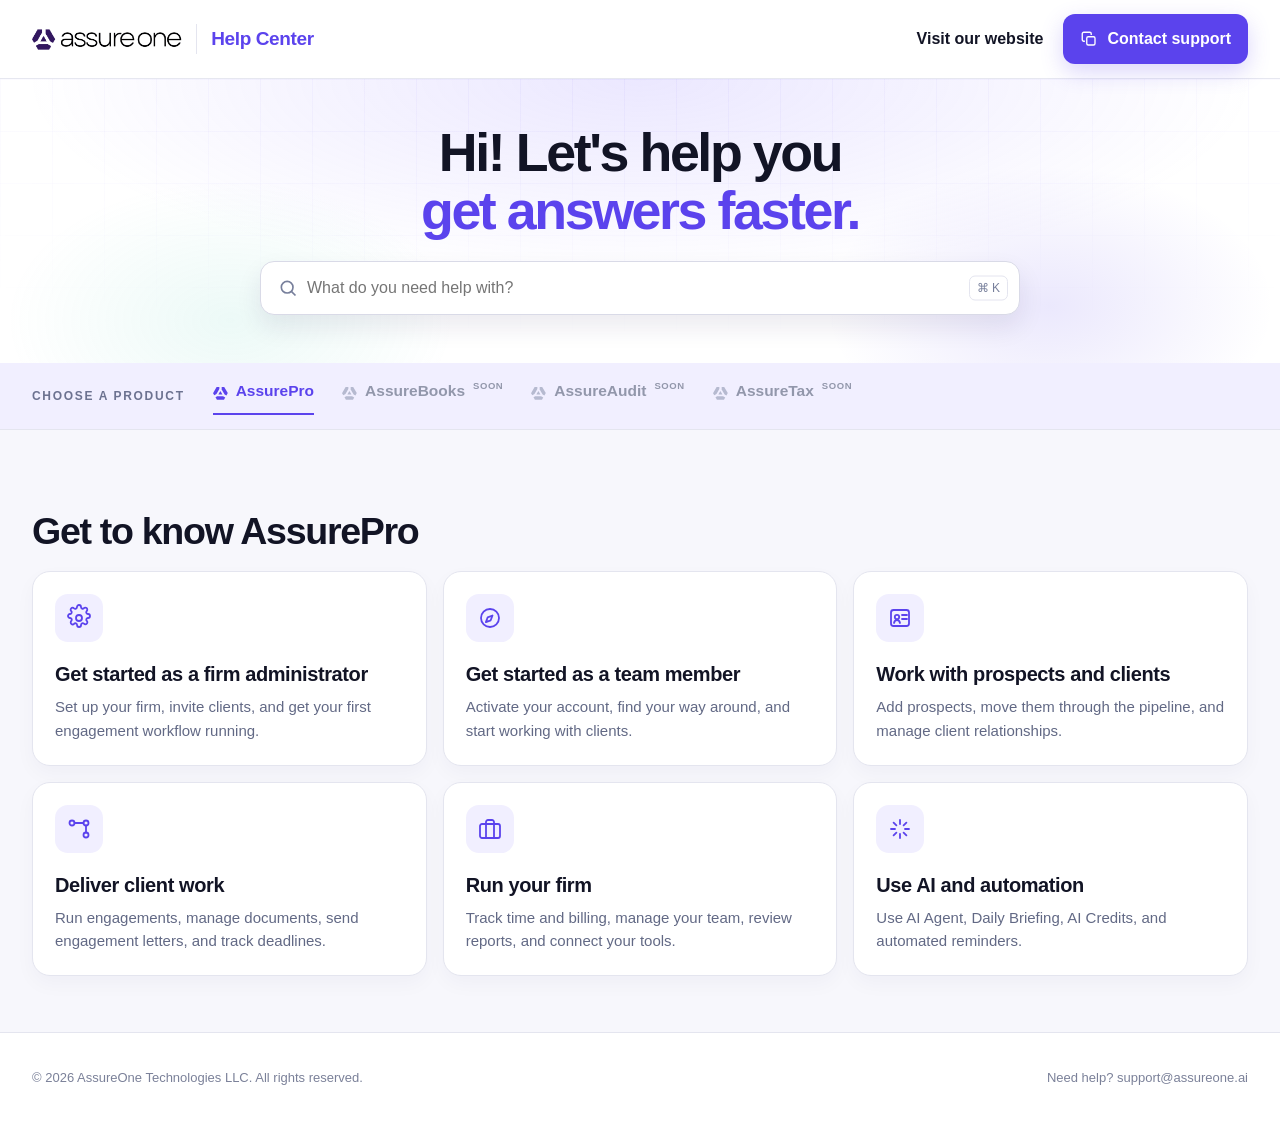
==== commit 31da180a: "Restyle product switcher as a tab bar; drop header search on homepage - Product switcher moved out o" ====
--- a/index.html
+++ b/index.html
@@ -8,11 +8,11 @@
 </head>
 <body>
 <a class="skip-link" href="#main">Skip to content</a>
+<svg hidden aria-hidden="true"><symbol id="assureone-mark" viewBox="0 0 55 70"><path d="M23.3 21.9805L23.21 29.6505L12.69 48.1505L4.69 52.8205L4.67 52.8305L0.54 45.7605L0.53 45.7405L0 44.8305L13.1 21.9805H23.3Z"/><path d="M36.8913 56.3809L15.6013 56.5109L9.03125 60.2109L14.2613 69.1109L40.3613 69.0309L44.9513 60.9909L36.8913 56.3809Z"/><path d="M41.1311 21.9805H41.0211L31.8711 22.0205L31.9211 31.3105L42.6711 49.6705L49.2311 53.5605L54.3211 44.6405L41.1311 21.9805Z"/><path d="M27.0616 36.9805L19.6016 50.0705L34.6716 49.9805L27.0616 36.9805Z"/></symbol></svg>
 <header class="topbar">
-  <div class="topbar-inner">
+  <div class="topbar-inner no-search">
     <a class="brand" href="index.html" aria-label="AssureOne Help Center home">
       <img class="brand-logo" src="assets/images/assureone-logo.png" alt="AssureOne" width="149" height="31"><span class="brand-suffix">Help Center</span></a>
-    <div class="top-search"><svg class="search-icon" viewBox="0 0 24 24" fill="none"><circle cx="11" cy="11" r="7" stroke="currentColor" stroke-width="2"/><path d="m16 16 5 5" stroke="currentColor" stroke-width="2"/></svg><input data-search type="search" placeholder="Search AssurePro help" aria-label="Search AssurePro help"><span class="key-hint">⌘ K</span><div class="search-panel" hidden></div></div>
     <div class="top-actions"><a class="website-link" href="https://assureone.ai/" target="_blank" rel="noopener">Visit our website</a><button class="support-copy" aria-label="Copy support@assureone.ai to clipboard"><svg viewBox="0 0 24 24" fill="none" aria-hidden="true"><rect x="9" y="9" width="11" height="11" rx="2" stroke="currentColor" stroke-width="1.8"/><path d="M6.5 15H5a2 2 0 0 1-2-2V5a2 2 0 0 1 2-2h8a2 2 0 0 1 2 2v1.5" stroke="currentColor" stroke-width="1.8"/></svg><span class="support-label">Contact support</span></button></div>
   </div>
 </header>
@@ -23,18 +23,18 @@
       <div class="hero-search"><svg class="search-icon" viewBox="0 0 24 24" fill="none"><circle cx="11" cy="11" r="7" stroke="currentColor" stroke-width="2"/><path d="m16 16 5 5" stroke="currentColor" stroke-width="2"/></svg><input data-search type="search" placeholder="What do you need help with?" aria-label="Search all AssurePro articles"><span class="key-hint">⌘ K</span><div class="search-panel" hidden></div></div>
     </div>
   </section>
+  <section class="product-switcher-band" aria-label="Choose an AssureOne product">
+    <div class="product-switcher-row page-width">
+      <p class="overline">Choose a product</p>
+      <div class="product-switcher" role="tablist">
+        <a class="product-pill active" href="index.html" aria-current="page" role="tab" aria-selected="true"><svg class="product-mark" aria-hidden="true"><use href="#assureone-mark"/></svg>AssurePro</a>
+        <button class="product-pill disabled" data-coming-soon type="button" role="tab" aria-selected="false"><svg class="product-mark" aria-hidden="true"><use href="#assureone-mark"/></svg>AssureBooks<span class="pill-soon">Soon</span></button>
+        <button class="product-pill disabled" data-coming-soon type="button" role="tab" aria-selected="false"><svg class="product-mark" aria-hidden="true"><use href="#assureone-mark"/></svg>AssureAudit<span class="pill-soon">Soon</span></button>
+        <button class="product-pill disabled" data-coming-soon type="button" role="tab" aria-selected="false"><svg class="product-mark" aria-hidden="true"><use href="#assureone-mark"/></svg>AssureTax<span class="pill-soon">Soon</span></button>
+      </div>
+    </div>
+  </section>
   <div class="content page-width">
-    <section aria-label="Choose an AssureOne product">
-      <div class="product-switcher-row">
-        <p class="overline">Choose a product</p>
-        <div class="product-switcher" role="tablist">
-          <a class="product-pill active" href="index.html" aria-current="page" role="tab" aria-selected="true">AssurePro</a>
-          <button class="product-pill disabled" data-coming-soon type="button" role="tab" aria-selected="false">AssureBooks<span class="pill-soon">Soon</span></button>
-          <button class="product-pill disabled" data-coming-soon type="button" role="tab" aria-selected="false">AssureAudit<span class="pill-soon">Soon</span></button>
-          <button class="product-pill disabled" data-coming-soon type="button" role="tab" aria-selected="false">AssureTax<span class="pill-soon">Soon</span></button>
-        </div>
-      </div>
-    </section>
     <section aria-labelledby="journey-heading" style="margin-top:44px">
       <div class="section-heading"><div><h2 id="journey-heading">Get to know AssurePro</h2></div></div>
       <div class="journey-grid" id="journey-grid"></div>
--- a/assets/css/help-center.css
+++ b/assets/css/help-center.css
@@ -13,6 +13,8 @@
 .skip-link{position:fixed;left:12px;top:-60px;z-index:100;background:var(--ink);color:#fff;padding:10px 14px;border-radius:8px}.skip-link:focus{top:12px}
 .topbar{position:sticky;top:0;z-index:50;border-bottom:1px solid rgba(228,229,239,.9);background:rgba(255,255,255,.93);backdrop-filter:blur(18px)}
 .topbar-inner{max-width:var(--page);height:78px;margin:auto;padding:0 32px;display:grid;grid-template-columns:minmax(240px,max-content) minmax(280px,600px) auto;align-items:center;gap:28px}
+.topbar-inner.no-search{grid-template-columns:max-content 1fr max-content}
+.topbar-inner.no-search .top-actions{grid-column:3}
 .brand{display:inline-flex;align-items:center;gap:14px;width:max-content}
 .brand-logo{display:block;height:31px;width:auto}
 .brand-suffix{padding-left:14px;border-left:1px solid var(--line);color:var(--brand);font-size:19px;font-weight:650;letter-spacing:-.02em}
@@ -27,21 +29,25 @@
 .search-panel{position:absolute;left:0;right:0;top:calc(100% + 9px);max-height:420px;overflow:auto;background:#fff;border:1px solid var(--line);border-radius:14px;box-shadow:var(--shadow);padding:8px;z-index:70}.search-panel[hidden]{display:none}
 .search-result{display:block;padding:11px 12px;border-radius:10px}.search-result:hover,.search-result:focus{background:var(--lavender);outline:0}.search-result strong{display:block;font-size:14px;line-height:1.35}.search-result small{display:block;color:var(--muted);margin-top:3px}.search-empty{padding:20px;color:var(--muted);text-align:center}
 .page-width{max-width:var(--page);margin:auto;padding-left:32px;padding-right:32px}
-.hero{position:relative;overflow:hidden;border-bottom:1px solid var(--line);background:#fff}
+.hero{position:relative;background:#fff}
 .hero:before{content:"";position:absolute;inset:0;background:linear-gradient(90deg,rgba(91,67,237,.05) 1px,transparent 1px),linear-gradient(rgba(91,67,237,.05) 1px,transparent 1px);background-size:52px 52px;mask-image:radial-gradient(ellipse 100% 100% at 50% 0%,#000,transparent 92%)}
 .hero:after{content:"";position:absolute;width:100%;height:100%;left:0;top:0;background:radial-gradient(ellipse 60% 90% at 50% 0%,rgba(131,109,255,.16) 0%,rgba(131,109,255,.05) 55%,transparent 80%),radial-gradient(ellipse 320px 200px at 18% 85%,rgba(72,201,176,.1),transparent 70%),radial-gradient(ellipse 320px 200px at 82% 80%,rgba(91,67,237,.12),transparent 70%);pointer-events:none}
 .hero-inner{position:relative;z-index:1;padding-top:44px;padding-bottom:48px;text-align:center}
 .hero h1{max-width:680px;margin:0 auto 22px;font-size:clamp(2rem,4.2vw,3.4rem);font-weight:800;line-height:1.08;letter-spacing:-.045em}.hero h1 span{display:block;color:var(--brand)}
 .hero-search{position:relative;max-width:760px;margin:auto;text-align:left}.hero-search input{height:54px;padding-left:46px;border-radius:14px;background:#fff;font-size:16px;box-shadow:0 12px 26px rgba(30,23,82,.09)}.hero-search .search-icon{left:18px;width:20px;height:20px}
 .content{padding-top:36px;padding-bottom:56px}.section-heading{display:flex;align-items:end;justify-content:space-between;gap:24px;margin-bottom:18px}.section-heading h2{margin:0;font-size:clamp(1.65rem,3vw,2.35rem);line-height:1.15;letter-spacing:-.035em}.section-heading p{margin:7px 0 0;color:var(--muted)}
-.product-switcher-row{display:flex;align-items:center;flex-wrap:wrap;gap:16px;margin:0 0 28px}
-.product-switcher-row .overline{margin:0}
-.product-switcher{display:inline-flex;align-items:center;background:var(--canvas);border:1px solid var(--line);border-radius:999px;padding:5px;gap:2px}
-.product-pill{display:flex;align-items:center;gap:9px;padding:10px 18px;border-radius:999px;border:1px solid transparent;background:transparent;font:inherit;font-size:14.5px;font-weight:650;color:var(--ink);line-height:1;cursor:pointer;transition:.18s}
-.product-pill.active{background:var(--surface);border-color:var(--line);box-shadow:0 2px 5px rgba(24,20,60,.06);color:var(--brand)}
-.product-pill:not(.active):not(.disabled):hover{background:#f6f6fb}
+.product-switcher-band{background:var(--lavender);border-bottom:1px solid var(--line)}
+.product-switcher-row{display:flex;align-items:center;flex-wrap:wrap;gap:28px;padding:14px 32px}
+.product-switcher-row .overline{margin:0;color:#6c7290}
+.product-switcher{display:flex;align-items:center;flex-wrap:wrap;gap:28px;overflow-x:auto}
+.product-pill{display:flex;align-items:center;gap:8px;padding:4px 0 13px;border:0;border-bottom:2.5px solid transparent;background:transparent;font:inherit;font-size:15.5px;font-weight:700;color:#9297ab;line-height:1;white-space:nowrap;cursor:pointer;transition:.18s}
+.product-pill .product-mark{width:15px;height:19px;flex:none;color:#b6bad0;fill:currentColor}
+.product-pill.active{color:var(--brand);border-bottom-color:var(--brand)}
+.product-pill.active .product-mark{color:var(--brand)}
+.product-pill:not(.active):not(.disabled):hover{color:var(--ink)}
+.product-pill:not(.active):not(.disabled):hover .product-mark{color:var(--ink)}
 .product-pill.disabled{cursor:not-allowed}
-.product-pill .pill-soon{background:var(--lavender);color:var(--brand-dark);padding:3px 9px;border-radius:999px;font-size:9.5px;text-transform:uppercase;letter-spacing:.05em;font-weight:800}
+.product-pill .pill-soon{color:#9297ab;padding:0;font-size:9.5px;text-transform:uppercase;letter-spacing:.06em;font-weight:800;align-self:flex-start}
 .soon-dot{position:absolute;top:10px;right:10px;display:flex;align-items:center;gap:5px;font-size:10px;color:#6c6f8d;background:#fff;border:1px solid var(--line);border-radius:999px;padding:4px 9px 4px 7px;text-transform:uppercase;letter-spacing:.04em;font-weight:750;line-height:1}
 .soon-dot:before{content:'';width:6px;height:6px;border-radius:50%;background:#b4a9ff;flex:none}
 .journey-grid{display:grid;grid-template-columns:repeat(3,minmax(0,1fr));gap:16px;margin:16px 0 0}.journey-card{display:flex;flex-direction:column;min-height:158px;padding:22px;border:1px solid var(--line);border-radius:var(--radius);background:#fff;box-shadow:0 8px 20px rgba(29,24,72,.035);transition:.22s}.journey-card:hover{transform:translateY(-3px);border-color:#c9c2ff;box-shadow:var(--shadow)}
@@ -56,37 +62,50 @@
 .category-nav{position:sticky;top:106px;align-self:start;max-height:calc(100vh - 130px);overflow-y:auto;padding-right:4px}
 .category-nav>strong{display:block;margin-bottom:10px;font-size:12px;letter-spacing:.13em;text-transform:uppercase;color:#7e849d}
 .nav-collection+.nav-collection{margin-top:2px}
-.nav-collection-toggle{all:unset;display:flex;align-items:center;width:100%;border-radius:9px;cursor:pointer}
+.nav-collection-toggle{display:flex;align-items:center;width:100%;border-radius:9px}
 .nav-collection-toggle a{flex:1;min-width:0;padding:9px 4px 9px 11px;color:#43495f;font-size:14px;font-weight:650;white-space:nowrap;overflow:hidden;text-overflow:ellipsis}
 .nav-collection-toggle:hover{background:#f2f1fa}.nav-collection-toggle:hover a{color:#3a2fa8}
 .nav-collection-toggle.active a{color:#4934cc}
-.nav-caret{display:grid;place-items:center;flex:none;width:28px;height:100%;color:#9297ab;padding:9px 10px 9px 0}.nav-caret svg{width:14px;height:14px;transition:transform .18s ease}
+.nav-caret{display:grid;place-items:center;flex:none;width:32px;align-self:stretch;border:0;background:transparent;color:#9297ab;padding:9px 10px 9px 0;cursor:pointer}.nav-caret:hover{color:var(--brand)}.nav-caret svg{width:14px;height:14px;transition:transform .18s ease}
 .nav-collection.open .nav-caret svg{transform:rotate(180deg)}
 .nav-guides{max-height:0;overflow:hidden;transition:max-height .22s ease}.nav-collection.open .nav-guides{max-height:640px}
-.nav-guides a{display:flex;align-items:center;justify-content:space-between;gap:8px;margin-left:13px;padding:7px 11px 7px 13px;border-left:1px solid var(--line);color:#666c85;font-size:13.5px}
-.nav-guides a:hover{border-left-color:#b7adff;color:#4934cc;background:#faf9ff}
-.nav-guides a.active{border-left-color:var(--brand);color:#4934cc;font-weight:700;background:var(--lavender)}
-.nav-guides a small{flex:none;color:#9297ab;font-size:11px;font-weight:700}.nav-guides a small.soon{color:#b5b9c9;font-style:italic;font-weight:500}.nav-guides a.active small{color:#7b6ae0}
+.nav-guide-link{display:flex;align-items:center;justify-content:space-between;gap:8px;margin-left:13px;padding:6px 11px 6px 13px;border-left:1px solid var(--line);color:#666c85;font-size:13.5px}
+.nav-guide-link:hover{border-left-color:#b7adff;color:#4934cc;background:#faf9ff}
+.nav-guide-link.active{border-left-color:var(--brand);color:#4934cc;font-weight:700;background:var(--lavender)}
+.nav-guide-link small{flex:none;color:#9297ab;font-size:11px;font-weight:700}.nav-guide-link small.soon{color:#b5b9c9;font-style:italic;font-weight:500}.nav-guide-link.active small{color:#7b6ae0}
+.nav-guide-link.active .nav-topic-icon{background:var(--brand);color:#fff}
+/* Icon chip used on every sidebar header/guide row (see .branch-header-toggle
+   and .nav-guide-link) so a reader can tell rows apart at a glance, the same
+   way the topic cards already do — text weight/color alone was too subtle a
+   difference between the active row and its neighbors. */
+.nav-topic-group{display:flex;align-items:flex-start;gap:9px;min-width:0}
+.nav-topic-group>span:last-child{white-space:normal;line-height:1.3}
+.nav-topic-icon{flex:none;display:grid;place-items:center;width:26px;height:26px;border-radius:8px;background:var(--lavender);color:var(--brand);transition:background .15s ease,color .15s ease}
+.nav-topic-icon svg{width:15px;height:15px;overflow:visible}
+.nav-articles{margin:5px 0 10px 28px;padding-left:12px;border-left:1px solid #e1def5}.nav-article{display:block;padding:6px 9px;border-radius:7px;color:#747a92;font-size:12.5px;line-height:1.35}.nav-article:hover{background:#f7f5ff;color:#4c38cb}.nav-article.current{background:#ece8ff;color:#432dc9;font-weight:750}
 .article-list{display:grid;grid-template-columns:repeat(2,minmax(0,1fr));gap:12px}.article-card{display:flex;align-items:center;min-height:64px;padding:18px 22px;border:1px solid var(--line);border-radius:14px;background:#fff;transition:.2s;text-align:left;width:100%;font:inherit}.article-card:hover{border-color:#bfb5ff;box-shadow:0 9px 24px rgba(40,30,99,.07);transform:translateY(-1px)}.article-card strong{display:block;line-height:1.4;font-size:16.5px;font-weight:650;letter-spacing:-.01em;color:var(--ink)}
+.article-card.article-row{position:relative;display:grid;grid-template-columns:minmax(0,1fr) 32px;gap:8px 20px;align-items:center;min-height:118px;padding:22px 24px}.article-row-copy{min-width:0}.article-row p{display:-webkit-box;overflow:hidden;-webkit-box-orient:vertical;-webkit-line-clamp:2;margin:7px 0 0;color:var(--muted);font-size:14px;line-height:1.55}.article-row .meta{margin-top:10px}.article-row-arrow{grid-column:2;grid-row:1/span 2;display:grid;place-items:center;width:32px;height:32px;border-radius:50%;background:var(--lavender);color:var(--brand);font-size:18px;transition:.18s}.article-row:hover .article-row-arrow{background:var(--brand);color:#fff;transform:translateX(2px)}
+.guide-intro{display:flex;align-items:flex-start;justify-content:space-between;gap:24px;margin-bottom:22px;padding:20px 22px;border:1px solid #ddd9f7;border-radius:15px;background:linear-gradient(135deg,#fbfaff,#f4f1ff)}.guide-intro strong{display:block;margin-bottom:4px;font-size:15px}.guide-intro p{margin:0;color:var(--muted);font-size:14px}.guide-count{flex:none;padding:6px 10px;border-radius:999px;background:#fff;color:#5543c9;font-size:12px;font-weight:750;border:1px solid #ded9ff}.journey-path{counter-reset:path}.journey-path .guide-card{min-height:168px}.journey-path .guide-card:before{counter-increment:path;content:"Step " counter(path);display:inline-flex;margin-bottom:14px;color:#6653db;font-size:11px;font-weight:850;letter-spacing:.08em;text-transform:uppercase}.journey-path .guide-card-icon{display:none}
 .guide-grid{grid-template-columns:repeat(3,minmax(0,1fr))}
-.article-list-section{margin-bottom:40px}.article-list-section h2{display:flex;align-items:center;gap:10px;font-size:22px;margin:0 0 14px}.section-icon{display:grid;place-items:center;flex:none;width:32px;height:32px;border-radius:9px;background:var(--lavender);color:var(--brand)}.section-icon svg{width:17px;height:17px}
 .guide-card{position:relative;display:flex;flex-direction:column;align-items:flex-start;min-height:150px;padding:24px}.guide-card-icon{flex:none;overflow:visible;display:grid;place-items:center;width:44px;height:44px;margin-bottom:16px;border-radius:13px;background:var(--lavender);color:var(--brand)}.guide-card-icon svg{width:22px;height:22px;overflow:visible}
 .guide-card strong{font-size:18px;line-height:1.3;letter-spacing:-.02em}.guide-card .meta{margin-top:auto;padding-top:16px;font-size:13px}
+.browse-all-link{display:inline-flex;align-items:center;gap:8px;color:var(--brand);font-size:14px;font-weight:750}.browse-all-link:hover{gap:11px}.journey-action{display:flex;align-items:center;justify-content:space-between;width:100%;margin-top:auto;padding-top:18px;color:var(--brand);font-size:13px;font-weight:750}.branch-grid{grid-template-columns:repeat(2,minmax(0,1fr))}.branch-card{min-height:210px}.branch-card p{margin:10px 0 0;color:var(--muted);font-size:14px;line-height:1.55}.branch-article-list{grid-template-columns:1fr}.recommended-label{display:inline-flex;margin-bottom:9px;color:#5a45d6;font-size:11px;font-weight:850;letter-spacing:.09em;text-transform:uppercase}.related-headers{margin-top:36px}.related-headers h2{margin:0 0 14px;font-size:21px}.related-headers>div{display:flex;flex-wrap:wrap;gap:9px}.related-headers a{display:inline-flex;gap:8px;padding:10px 13px;border:1px solid var(--line);border-radius:10px;background:#fff;color:#4f5670;font-size:13px;font-weight:700}.related-headers a:hover{border-color:#b7adff;color:var(--brand)}
 .guide-card.disabled{cursor:not-allowed;background:#fbfbfd}.guide-card.disabled .guide-card-icon{opacity:.6}.guide-card.disabled strong{color:#6d7288}
 .empty-guide{grid-column:1/-1;padding:34px;border:1px dashed #d7d5e6;border-radius:14px;background:#fbfbfe;text-align:center}.empty-guide strong{display:block;margin-bottom:7px;font-size:16px}.empty-guide p{margin:0;color:var(--muted)}.empty-guide a{color:var(--brand);font-weight:700}
-.article-shell{max-width:var(--page);margin:auto;padding:38px 32px 80px;display:grid;grid-template-columns:264px minmax(0,840px) 240px;gap:32px;align-items:start}.article-side,.article-toc{position:sticky;top:108px}.article-side{max-height:calc(100vh - 132px);overflow:auto;padding-right:6px}.article-side .category-nav{position:static;max-height:none;overflow:visible;padding-right:0}.back-link{display:inline-flex;gap:7px;align-items:center;color:#535b77;font-weight:720;margin-bottom:16px}
-.article-doc{background:#fff;border:1px solid var(--line);border-radius:20px;padding:46px 50px;box-shadow:0 12px 34px rgba(35,28,82,.04)}.article-meta{display:flex;align-items:center;justify-content:space-between;gap:16px;margin-bottom:22px}.article-doc h1{font-size:clamp(2rem,3.6vw,3.25rem);max-width:none;line-height:1.08;letter-spacing:-.05em;margin:0 0 28px;text-wrap:balance}.article-lead{font-size:19px;line-height:1.65;color:#30364d;margin:0 0 24px}.article-body p{color:#3f455d;font-size:17px;line-height:1.72;margin:0 0 22px}.article-body h2{font-size:23px;margin:36px 0 15px;letter-spacing:-.025em}.article-body h2.overline{font-size:12px;line-height:1.4;letter-spacing:.14em;margin:0 0 16px}.copy-link{display:inline-flex;align-items:center;gap:7px;background:#fff;border:1px solid #dcddea;border-radius:9px;padding:7px 10px;color:#59607a;font-size:13px;font-weight:700;cursor:pointer}.copy-link:hover{border-color:#b7adff;color:#4934cc}
-.steps{counter-reset:step;display:grid;gap:15px;margin:8px 0 0;padding:0;list-style:none}.steps li{counter-increment:step;display:grid;grid-template-columns:34px 1fr;gap:13px;align-items:start;color:#343a52}.steps li:before{content:counter(step);display:grid;place-items:center;width:30px;height:30px;border-radius:9px;background:var(--lavender);color:#4d36d3;font-size:13px;font-weight:850}.steps li>span{padding-top:2px;line-height:1.62}
-.detail-list{margin:0 0 22px;padding-left:22px;color:#3f455d}.detail-list li{padding-left:3px;margin:7px 0}.callout{margin:28px 0;border-left:4px solid var(--brand);background:#f6f4ff;padding:17px 19px;border-radius:0 12px 12px 0;color:#3e3b58}.callout strong{display:block;margin-bottom:3px}
+.article-shell{max-width:var(--page);margin:auto;padding:34px 32px 80px;display:grid;grid-template-columns:280px minmax(0,850px) 220px;gap:34px;align-items:start}.article-side,.article-rail{position:sticky;top:108px}.article-side{max-height:calc(100vh - 132px);overflow:auto;padding-right:6px}.article-side .category-nav{position:static;max-height:none;overflow:visible;padding-right:0}
+.branch-module-link{display:block;padding:9px 11px;color:#4934cc;font-size:14px;font-weight:800;line-height:1.35}.branch-headers{margin-top:5px}.branch-header+.branch-header{margin-top:2px}.branch-header-toggle{display:grid;grid-template-columns:minmax(0,1fr) auto 18px;align-items:center;gap:7px;width:100%;padding:9px 8px 9px 12px;border:0;background:transparent;color:#666c85;font:inherit;font-size:13.5px;line-height:1.4;text-align:left;cursor:pointer}.branch-header-toggle:hover{background:#faf9ff;color:#4934cc}.branch-header-toggle small{color:#9297ab;font-size:11px;font-weight:700}.branch-caret{display:grid;place-items:center;color:#9297ab}.branch-caret svg{width:13px;height:13px;transition:transform .18s ease}.branch-header.open>.branch-header-toggle{background:var(--lavender);color:#4934cc;font-weight:750}.branch-header.open>.branch-header-toggle .nav-topic-icon{background:var(--brand);color:#fff}.branch-header.open .branch-caret svg{transform:rotate(180deg)}.branch-header.unavailable .nav-topic-icon{opacity:.55}.branch-header-toggle:disabled{color:#a0a5b6;cursor:default}.branch-article-drawer{max-height:0;margin-top:0;margin-bottom:0;overflow:hidden;opacity:0;transition:max-height .25s ease,opacity .18s ease,margin .2s ease}.branch-header.open .branch-article-drawer{max-height:1600px;margin-top:6px;margin-bottom:11px;opacity:1}.branch-header .nav-articles{margin-left:16px}.branch-all-link{display:block;margin-top:16px;padding:13px 11px;border-top:1px solid var(--line);color:#5a6078;font-size:13px;font-weight:700}.branch-all-link:hover,.all-module-link:hover{color:var(--brand)}.all-module-link{display:block;padding:9px 11px;color:#5f667e;font-size:13.5px;line-height:1.4}
+.article-doc{background:#fff;border:1px solid var(--line);border-radius:20px;padding:44px 52px;box-shadow:0 12px 34px rgba(35,28,82,.04)}.article-meta{display:flex;align-items:center;justify-content:space-between;gap:16px;margin-bottom:18px}.article-doc h1{font-size:clamp(2rem,3.2vw,2.9rem);max-width:none;line-height:1.1;letter-spacing:-.045em;margin:0 0 28px;text-wrap:balance}.article-lead{font-size:18px;line-height:1.68;color:#30364d;margin:0 0 24px}.article-body p{color:#3f455d;font-size:17px;line-height:1.72;margin:0 0 22px}.article-body h2{padding-top:8px;font-size:24px;margin:32px 0 16px;letter-spacing:-.025em}.article-body h2.overline{font-size:12px;line-height:1.4;letter-spacing:.14em;margin:0 0 16px}
+.steps{display:grid;gap:0;margin:10px 0 0;padding:0;list-style:none}.steps>li{position:relative;display:grid;grid-template-columns:32px 1fr;gap:13px;align-items:start;padding:10px 0;color:#343a52}.steps>li:not(:last-child):after{content:"";position:absolute;left:13px;top:38px;bottom:-3px;width:1px;background:#ddd9f7}.steps>li:before{content:attr(data-step);display:grid;place-items:center;width:27px;height:27px;border-radius:50%;background:var(--lavender);color:#4d36d3;font-size:12px;font-weight:850}.steps>li>span{padding-top:1px;line-height:1.62}.steps li .step-details{margin:10px 0 2px;padding:10px 0 0 3px;border:0;background:transparent}.steps li .step-details li{font-size:15.5px}
+.detail-list{display:grid;gap:10px;margin:2px 0 24px;padding:0;list-style:none;color:#3f455d}.detail-list li{position:relative;padding-left:22px;font-size:16.5px;line-height:1.65}.detail-list li:before{content:"";position:absolute;left:2px;top:.72em;width:7px;height:7px;border-radius:50%;background:#6550dd;box-shadow:0 0 0 4px #f0edff}.detail-list.level-1{margin:-10px 0 24px 25px;padding:13px 16px;border-left:2px solid #e0dcfa;background:#fbfaff;border-radius:0 10px 10px 0}.detail-list.level-1 li:before{width:6px;height:6px;background:#8b7ce6;box-shadow:none}.callout{margin:28px 0;border-left:4px solid var(--brand);background:#f6f4ff;padding:17px 19px;border-radius:0 12px 12px 0;color:#3e3b58}.callout strong{display:block;margin-bottom:3px}
 .media-block{margin:26px 0;border:1px solid var(--line);border-radius:14px;overflow:hidden;background:#f7f7fb}.media-block img{display:block;width:100%;height:auto}.media-caption{padding:10px 14px;color:#6e7591;font-size:13px;background:#fff}
-.article-toc{font-size:14px}.article-toc strong{display:block;font-size:12px;letter-spacing:.13em;text-transform:uppercase;color:#7f859f;margin-bottom:11px}.article-toc a{display:block;border-left:1px solid #d9dbe7;padding:7px 0 7px 14px;color:#626a85}.article-toc a:hover,.article-toc a.active{border-left-color:var(--brand);color:#4934cc}
-.article-footer{margin-top:18px}.helpful{background:#fff;border:1px solid var(--line);border-radius:15px;padding:18px 22px;display:flex;justify-content:space-between;align-items:center;gap:20px}.helpful p{margin:0;font-weight:700}.feedback-buttons{display:flex;gap:8px}.feedback-buttons button{border:1px solid var(--line);background:#fff;border-radius:9px;padding:7px 13px;cursor:pointer}.feedback-buttons button:hover{border-color:#a99eff;color:var(--brand)}
-.pager{display:grid;grid-template-columns:1fr 1fr;margin-top:14px;border:1px solid var(--line);background:#fff;border-radius:15px;overflow:hidden}.pager a{padding:17px 20px;min-height:96px}.pager a+ a{border-left:1px solid var(--line);text-align:right}.pager a:hover{background:#faf9ff}.pager small{display:block;color:#858ca4;text-transform:uppercase;letter-spacing:.1em;font-size:11px;font-weight:800}.pager strong{display:block;line-height:1.35;margin-top:4px}
-.related-section{margin-top:36px}.related-section h2{font-size:20px;margin:0 0 14px;letter-spacing:-.02em}
+.media-gallery{display:grid;grid-template-columns:repeat(auto-fit,minmax(260px,1fr));gap:16px;margin:26px 0}.media-gallery .media-block{margin:0}
+.article-rail{font-size:14px}
+@media print{.topbar,.breadcrumb-wrap,.article-side,.article-rail,.site-footer{display:none!important}.article-shell{display:block;padding:0}.article-doc{border:none;box-shadow:none;padding:0}}
+.related-section{margin-top:14px;padding:18px;border:1px solid var(--line);border-radius:14px;background:#fff}.related-section h2{margin:0 0 10px;color:#7f859f;font-size:12px;font-weight:800;letter-spacing:.13em;text-transform:uppercase}.article-related-list{display:grid;gap:0}.article-related-list .article-card{position:relative;min-height:0;padding:11px 18px 11px 0;border:0;border-top:1px solid #ececf3;border-radius:0;background:transparent}.article-related-list .article-card:first-child{border-top:0}.article-related-list .article-card:after{content:"→";position:absolute;right:0;color:var(--brand)}.article-related-list .article-card:hover{border-color:#ececf3;box-shadow:none;transform:none}.article-related-list .article-card strong{font-size:13px;line-height:1.35}
 .site-footer{border-top:1px solid var(--line);background:#fff}.site-footer .page-width{min-height:90px;display:flex;justify-content:space-between;align-items:center;gap:22px;color:#7b8199;font-size:13px}.site-footer a:hover{color:var(--brand)}
 .mobile-menu{display:none}
 [hidden]{display:none!important}
-@media(max-width:1120px){.article-shell{grid-template-columns:220px minmax(0,1fr)}.article-toc{display:none}.journey-grid{grid-template-columns:repeat(2,minmax(0,1fr))}.guide-grid{grid-template-columns:repeat(2,minmax(0,1fr))}}
-@media(max-width:820px){.topbar-inner{height:68px;padding:0 18px;grid-template-columns:1fr auto;gap:12px}.top-search{display:none}.website-link{display:none}.brand-logo{height:26px}.brand-suffix{display:none}.support-copy{padding:10px 13px}.support-copy .support-label{display:none}.page-width{padding-left:20px;padding-right:20px}.hero-inner{padding-top:46px;padding-bottom:50px}.hero h1{margin-bottom:24px}.content{padding-top:40px}.journey-grid{grid-template-columns:1fr}.journey-grid{margin-bottom:48px}.product-switcher{max-width:100%;overflow-x:auto}.category-layout{grid-template-columns:1fr;gap:22px}.category-nav{position:static;max-height:none}.category-nav>strong{display:none}.article-shell{padding:22px 18px 60px;display:block}.article-side{position:static;max-height:none;margin-bottom:14px}.article-doc{padding:30px 24px}.article-meta{align-items:flex-start}.article-doc h1{font-size:2.15rem}.pager{grid-template-columns:1fr}.pager a+ a{border-left:0;border-top:1px solid var(--line);text-align:left}.site-footer .page-width{padding-top:22px;padding-bottom:22px;align-items:flex-start;flex-direction:column}}
-@media(max-width:520px){.support-copy{width:42px;height:42px;padding:0;justify-content:center}.journey-card{min-height:190px}.article-list{grid-template-columns:1fr}.article-doc{padding:25px 19px;border-radius:15px}.article-lead,.article-body p{font-size:16px}.article-meta .meta{gap:5px}.copy-link{padding:7px}.copy-link span{display:none}.helpful{align-items:flex-start;flex-direction:column}.hero-search input{font-size:16px}}
+@media(max-width:1120px){.article-shell{grid-template-columns:220px minmax(0,1fr)}.article-rail{position:static;grid-column:2;display:block}.related-section{margin-top:0}.journey-grid{grid-template-columns:repeat(2,minmax(0,1fr))}.guide-grid{grid-template-columns:repeat(2,minmax(0,1fr))}}
+@media(max-width:820px){.topbar-inner{height:68px;padding:0 18px;grid-template-columns:1fr auto;gap:12px}.top-search{display:none}.website-link{display:none}.brand-logo{height:26px}.brand-suffix{display:none}.support-copy{padding:10px 13px}.support-copy .support-label{display:none}.page-width{padding-left:20px;padding-right:20px}.hero-inner{padding-top:46px;padding-bottom:50px}.hero h1{margin-bottom:24px}.content{padding-top:40px}.journey-grid,.branch-grid{grid-template-columns:1fr}.journey-grid{margin-bottom:48px}.product-switcher{max-width:100%;overflow-x:auto}.category-layout{grid-template-columns:1fr;gap:22px}.category-nav{position:static;max-height:none}.category-nav>strong{display:none}.article-shell{padding:22px 18px 60px;display:block}.article-side{position:static;max-height:none;margin-bottom:18px}.article-side .category-nav{display:none}.article-doc{padding:30px 24px}.article-meta{align-items:flex-start}.article-doc h1{font-size:2.15rem}.article-rail{margin-top:20px}.related-section{margin-top:0}.site-footer .page-width{padding-top:22px;padding-bottom:22px;align-items:flex-start;flex-direction:column}}
+@media(max-width:520px){.support-copy{width:42px;height:42px;padding:0;justify-content:center}.journey-card{min-height:190px}.article-list,.article-related-list{grid-template-columns:1fr}.guide-intro{display:block}.guide-count{display:inline-flex;margin-top:12px}.article-card.article-row{min-height:106px;padding:18px}.article-doc{padding:25px 19px;border-radius:15px}.article-lead,.article-body p{font-size:16px}.article-meta .meta{gap:5px}.hero-search input{font-size:16px}}
 @media(prefers-reduced-motion:reduce){*{scroll-behavior:auto!important;transition:none!important}}
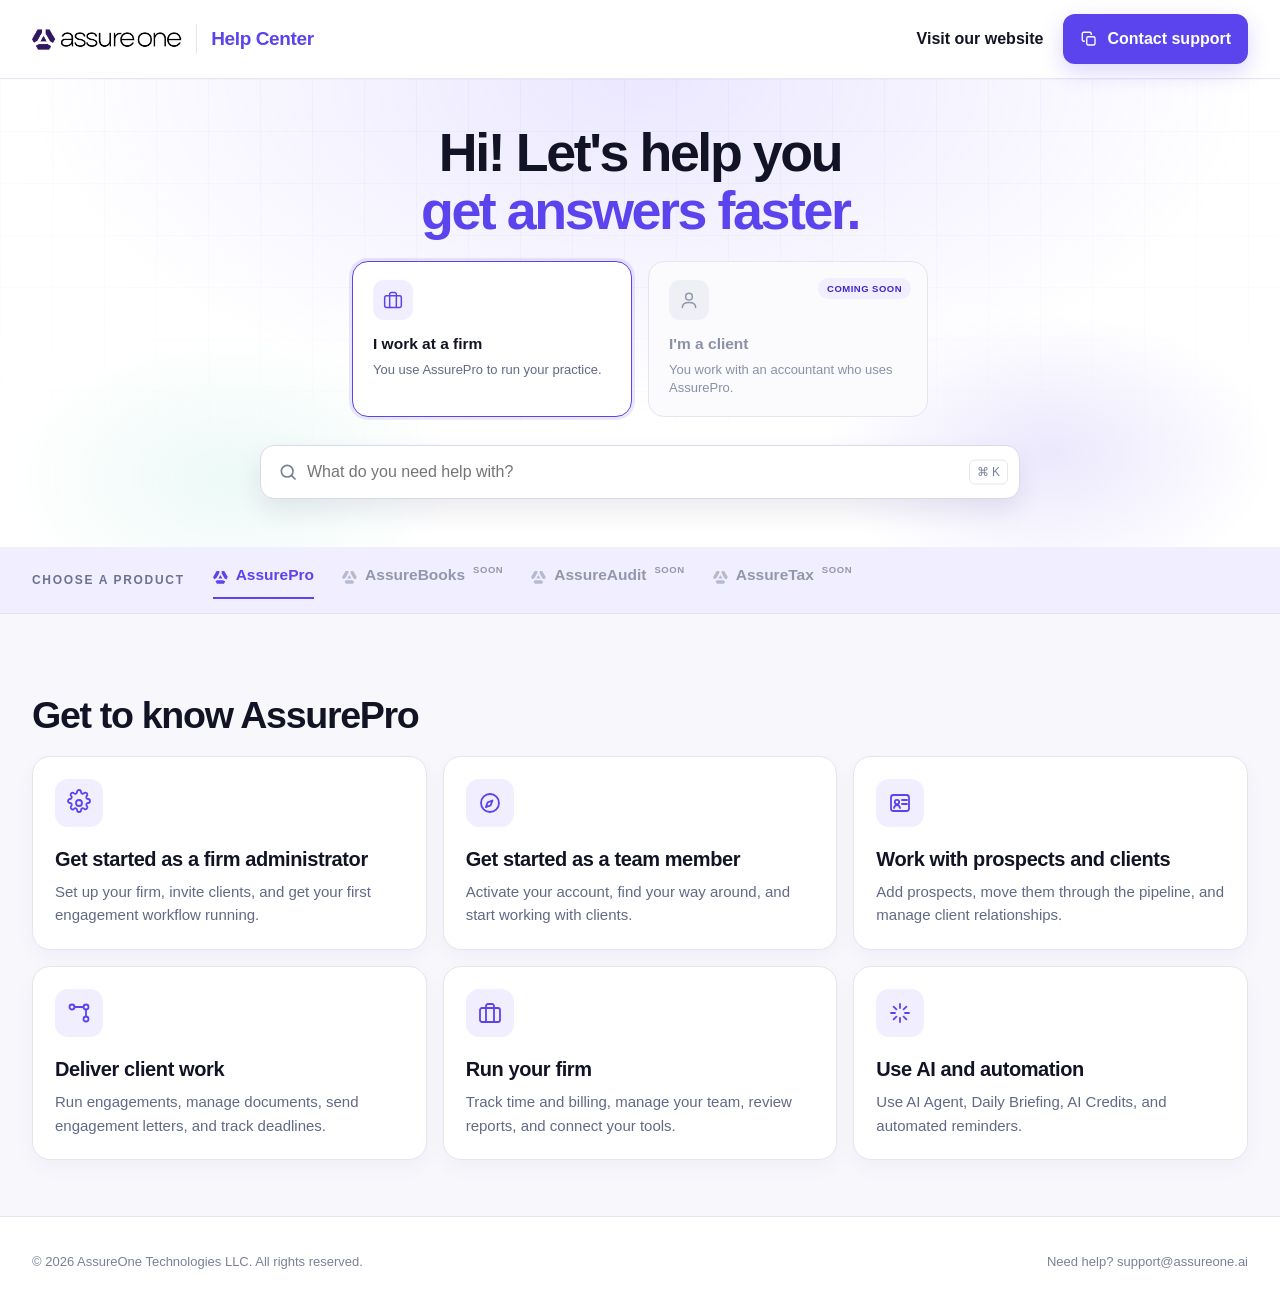
==== commit 69824f82: "Add firm/client audience switcher to the homepage Two selectable cards above the hero search: "I wor" ====
--- a/index.html
+++ b/index.html
@@ -20,6 +20,10 @@
   <section class="hero">
     <div class="hero-inner page-width">
       <h1>Hi! Let's help you <span>get answers faster.</span></h1>
+      <div class="audience-cards" role="tablist" aria-label="Choose your role">
+        <button class="audience-card active" type="button" role="tab" aria-selected="true"><span class="audience-icon"><svg viewBox="0 0 24 24" fill="none" stroke="currentColor" stroke-width="1.8" stroke-linecap="round" stroke-linejoin="round" aria-hidden="true"><rect x="2" y="7" width="20" height="14" rx="2"/><path d="M16 21V5a2 2 0 0 0-2-2h-4a2 2 0 0 0-2 2v16"/></svg></span><strong>I work at a firm</strong><p>You use AssurePro to run your practice.</p></button>
+        <button class="audience-card disabled" type="button" role="tab" aria-selected="false" data-coming-soon><span class="audience-icon"><svg viewBox="0 0 24 24" fill="none" stroke="currentColor" stroke-width="1.8" stroke-linecap="round" stroke-linejoin="round" aria-hidden="true"><circle cx="12" cy="8" r="4"/><path d="M4 21c0-4 3.5-6 8-6s8 2 8 6"/></svg></span><strong>I'm a client</strong><p>You work with an accountant who uses AssurePro.</p><span class="pill-soon">Coming soon</span></button>
+      </div>
       <div class="hero-search"><svg class="search-icon" viewBox="0 0 24 24" fill="none"><circle cx="11" cy="11" r="7" stroke="currentColor" stroke-width="2"/><path d="m16 16 5 5" stroke="currentColor" stroke-width="2"/></svg><input data-search type="search" placeholder="What do you need help with?" aria-label="Search all AssurePro articles"><span class="key-hint">⌘ K</span><div class="search-panel" hidden></div></div>
     </div>
   </section>
--- a/assets/css/help-center.css
+++ b/assets/css/help-center.css
@@ -35,6 +35,17 @@
 .hero-inner{position:relative;z-index:1;padding-top:44px;padding-bottom:48px;text-align:center}
 .hero h1{max-width:680px;margin:0 auto 22px;font-size:clamp(2rem,4.2vw,3.4rem);font-weight:800;line-height:1.08;letter-spacing:-.045em}.hero h1 span{display:block;color:var(--brand)}
 .hero-search{position:relative;max-width:760px;margin:auto;text-align:left}.hero-search input{height:54px;padding-left:46px;border-radius:14px;background:#fff;font-size:16px;box-shadow:0 12px 26px rgba(30,23,82,.09)}.hero-search .search-icon{left:18px;width:20px;height:20px}
+.audience-cards{display:flex;justify-content:center;flex-wrap:wrap;gap:16px;max-width:640px;margin:0 auto 28px}
+.audience-card{flex:1;min-width:220px;max-width:280px;display:flex;flex-direction:column;align-items:flex-start;gap:4px;position:relative;padding:18px 20px;border:1.5px solid var(--line);border-radius:16px;background:#fff;text-align:left;font:inherit;cursor:pointer;transition:.18s}
+.audience-card:hover{border-color:#c9c2ff}
+.audience-card.active{border-color:var(--brand);box-shadow:0 0 0 3px rgba(91,67,237,.12)}
+.audience-card.disabled{cursor:not-allowed;background:#fbfbfd}
+.audience-icon{display:grid;place-items:center;width:40px;height:40px;margin-bottom:8px;border-radius:11px;background:var(--lavender);color:var(--brand)}.audience-icon svg{width:20px;height:20px}
+.audience-card.disabled .audience-icon{background:#eef0f5;color:#9297ab}
+.audience-card strong{font-size:15.5px;color:var(--ink)}
+.audience-card p{margin:0;font-size:13px;color:var(--muted);line-height:1.45}
+.audience-card.disabled strong,.audience-card.disabled p{color:#8b90a6}
+.audience-card .pill-soon{position:absolute;top:16px;right:16px;background:var(--lavender);color:var(--brand-dark);padding:3px 9px;border-radius:999px;font-size:9.5px;text-transform:uppercase;letter-spacing:.05em;font-weight:800}
 .content{padding-top:36px;padding-bottom:56px}.section-heading{display:flex;align-items:end;justify-content:space-between;gap:24px;margin-bottom:18px}.section-heading h2{margin:0;font-size:clamp(1.65rem,3vw,2.35rem);line-height:1.15;letter-spacing:-.035em}.section-heading p{margin:7px 0 0;color:var(--muted)}
 .product-switcher-band{background:var(--lavender);border-bottom:1px solid var(--line)}
 .product-switcher-row{display:flex;align-items:center;flex-wrap:wrap;gap:28px;padding:14px 32px}
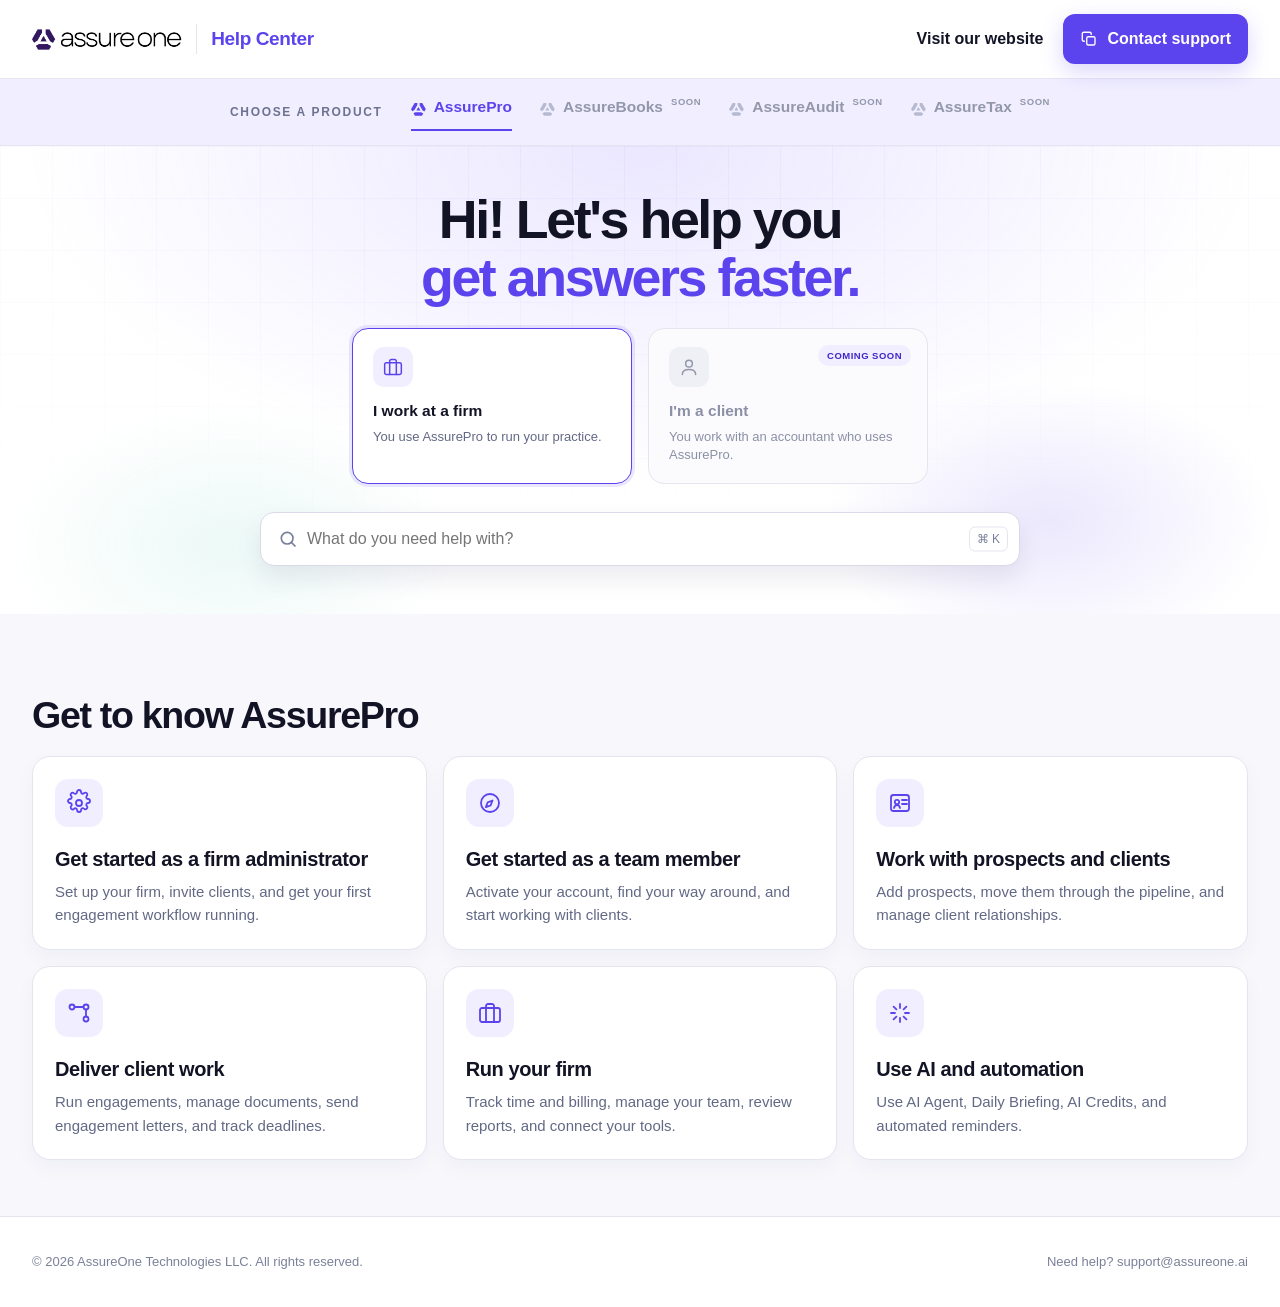
==== commit 8b839fa5: "Move product switcher above the hero, centered "Choose a product" now sits directly under the header" ====
--- a/index.html
+++ b/index.html
@@ -17,16 +17,6 @@
   </div>
 </header>
 <main id="main">
-  <section class="hero">
-    <div class="hero-inner page-width">
-      <h1>Hi! Let's help you <span>get answers faster.</span></h1>
-      <div class="audience-cards" role="tablist" aria-label="Choose your role">
-        <button class="audience-card active" type="button" role="tab" aria-selected="true"><span class="audience-icon"><svg viewBox="0 0 24 24" fill="none" stroke="currentColor" stroke-width="1.8" stroke-linecap="round" stroke-linejoin="round" aria-hidden="true"><rect x="2" y="7" width="20" height="14" rx="2"/><path d="M16 21V5a2 2 0 0 0-2-2h-4a2 2 0 0 0-2 2v16"/></svg></span><strong>I work at a firm</strong><p>You use AssurePro to run your practice.</p></button>
-        <button class="audience-card disabled" type="button" role="tab" aria-selected="false" data-coming-soon><span class="audience-icon"><svg viewBox="0 0 24 24" fill="none" stroke="currentColor" stroke-width="1.8" stroke-linecap="round" stroke-linejoin="round" aria-hidden="true"><circle cx="12" cy="8" r="4"/><path d="M4 21c0-4 3.5-6 8-6s8 2 8 6"/></svg></span><strong>I'm a client</strong><p>You work with an accountant who uses AssurePro.</p><span class="pill-soon">Coming soon</span></button>
-      </div>
-      <div class="hero-search"><svg class="search-icon" viewBox="0 0 24 24" fill="none"><circle cx="11" cy="11" r="7" stroke="currentColor" stroke-width="2"/><path d="m16 16 5 5" stroke="currentColor" stroke-width="2"/></svg><input data-search type="search" placeholder="What do you need help with?" aria-label="Search all AssurePro articles"><span class="key-hint">⌘ K</span><div class="search-panel" hidden></div></div>
-    </div>
-  </section>
   <section class="product-switcher-band" aria-label="Choose an AssureOne product">
     <div class="product-switcher-row page-width">
       <p class="overline">Choose a product</p>
@@ -36,6 +26,16 @@
         <button class="product-pill disabled" data-coming-soon type="button" role="tab" aria-selected="false"><svg class="product-mark" aria-hidden="true"><use href="#assureone-mark"/></svg>AssureAudit<span class="pill-soon">Soon</span></button>
         <button class="product-pill disabled" data-coming-soon type="button" role="tab" aria-selected="false"><svg class="product-mark" aria-hidden="true"><use href="#assureone-mark"/></svg>AssureTax<span class="pill-soon">Soon</span></button>
       </div>
+    </div>
+  </section>
+  <section class="hero">
+    <div class="hero-inner page-width">
+      <h1>Hi! Let's help you <span>get answers faster.</span></h1>
+      <div class="audience-cards" role="tablist" aria-label="Choose your role">
+        <button class="audience-card active" type="button" role="tab" aria-selected="true"><span class="audience-icon"><svg viewBox="0 0 24 24" fill="none" stroke="currentColor" stroke-width="1.8" stroke-linecap="round" stroke-linejoin="round" aria-hidden="true"><rect x="2" y="7" width="20" height="14" rx="2"/><path d="M16 21V5a2 2 0 0 0-2-2h-4a2 2 0 0 0-2 2v16"/></svg></span><strong>I work at a firm</strong><p>You use AssurePro to run your practice.</p></button>
+        <button class="audience-card disabled" type="button" role="tab" aria-selected="false" data-coming-soon><span class="audience-icon"><svg viewBox="0 0 24 24" fill="none" stroke="currentColor" stroke-width="1.8" stroke-linecap="round" stroke-linejoin="round" aria-hidden="true"><circle cx="12" cy="8" r="4"/><path d="M4 21c0-4 3.5-6 8-6s8 2 8 6"/></svg></span><strong>I'm a client</strong><p>You work with an accountant who uses AssurePro.</p><span class="pill-soon">Coming soon</span></button>
+      </div>
+      <div class="hero-search"><svg class="search-icon" viewBox="0 0 24 24" fill="none"><circle cx="11" cy="11" r="7" stroke="currentColor" stroke-width="2"/><path d="m16 16 5 5" stroke="currentColor" stroke-width="2"/></svg><input data-search type="search" placeholder="What do you need help with?" aria-label="Search all AssurePro articles"><span class="key-hint">⌘ K</span><div class="search-panel" hidden></div></div>
     </div>
   </section>
   <div class="content page-width">
--- a/assets/css/help-center.css
+++ b/assets/css/help-center.css
@@ -48,7 +48,7 @@
 .audience-card .pill-soon{position:absolute;top:16px;right:16px;background:var(--lavender);color:var(--brand-dark);padding:3px 9px;border-radius:999px;font-size:9.5px;text-transform:uppercase;letter-spacing:.05em;font-weight:800}
 .content{padding-top:36px;padding-bottom:56px}.section-heading{display:flex;align-items:end;justify-content:space-between;gap:24px;margin-bottom:18px}.section-heading h2{margin:0;font-size:clamp(1.65rem,3vw,2.35rem);line-height:1.15;letter-spacing:-.035em}.section-heading p{margin:7px 0 0;color:var(--muted)}
 .product-switcher-band{background:var(--lavender);border-bottom:1px solid var(--line)}
-.product-switcher-row{display:flex;align-items:center;flex-wrap:wrap;gap:28px;padding:14px 32px}
+.product-switcher-row{display:flex;align-items:center;justify-content:center;flex-wrap:wrap;gap:28px;padding:14px 32px}
 .product-switcher-row .overline{margin:0;color:#6c7290}
 .product-switcher{display:flex;align-items:center;flex-wrap:wrap;gap:28px;overflow-x:auto}
 .product-pill{display:flex;align-items:center;gap:8px;padding:4px 0 13px;border:0;border-bottom:2.5px solid transparent;background:transparent;font:inherit;font-size:15.5px;font-weight:700;color:#9297ab;line-height:1;white-space:nowrap;cursor:pointer;transition:.18s}
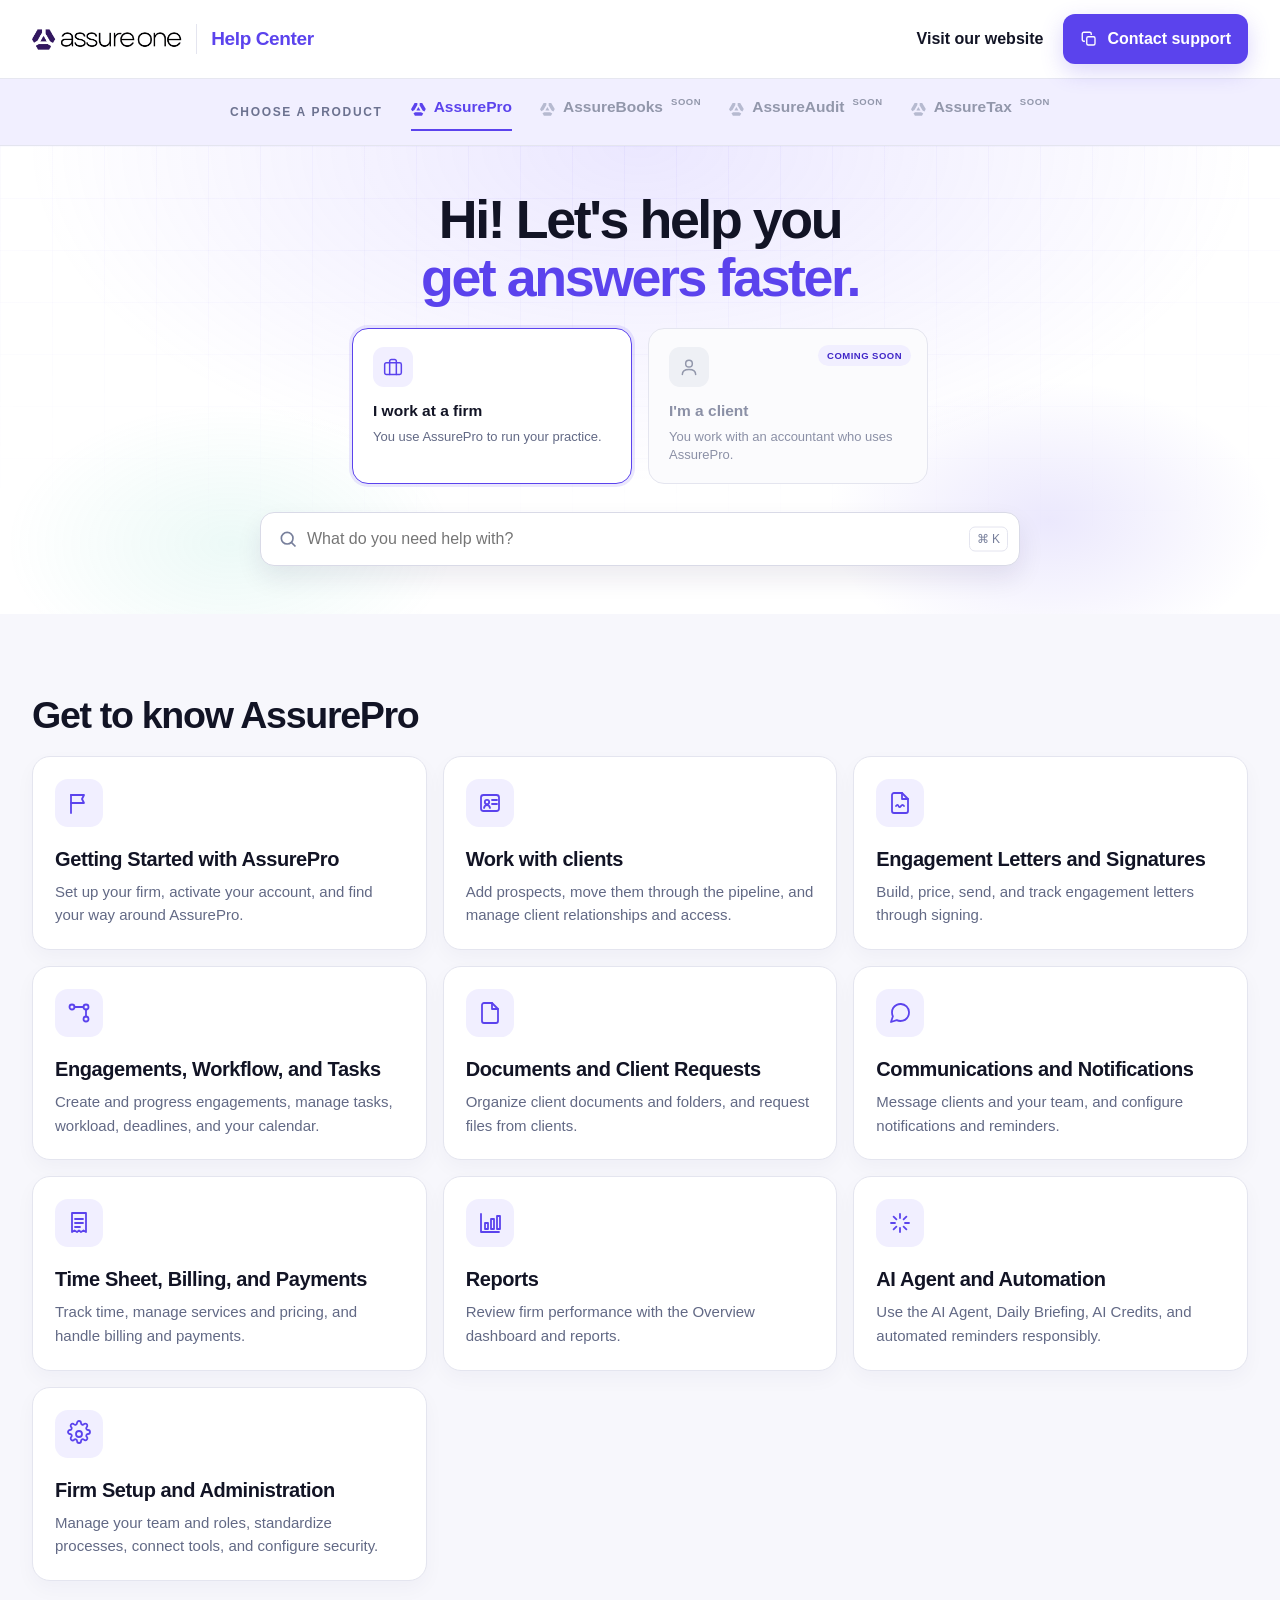
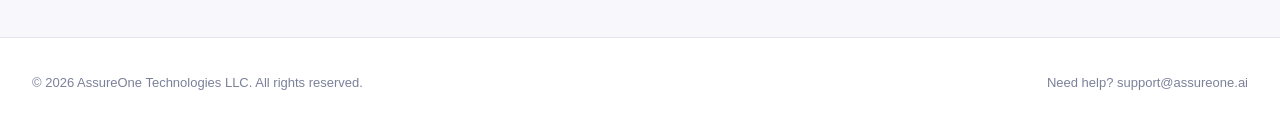
==== commit d7ee4491: "Regroup 83 headers into 10 top-level modules for the homepage cards Replaced the 6 homepage module c" ====
--- a/index.html
+++ b/index.html
@@ -52,12 +52,16 @@
 document.addEventListener('DOMContentLoaded',()=>{
   const H=window.HelpCenter;
   const journeys=[
-    ['firm-admin','settings','Get started as a firm administrator','Set up your firm, invite clients, and get your first engagement workflow running.'],
-    ['team-member','compass','Get started as a team member','Activate your account, find your way around, and start working with clients.'],
-    ['prospects-clients','idcard','Work with prospects and clients','Add prospects, move them through the pipeline, and manage client relationships.'],
-    ['deliver-work','flow','Deliver client work','Run engagements, manage documents, send engagement letters, and track deadlines.'],
-    ['run-firm','briefcase','Run your firm','Track time and billing, manage your team, review reports, and connect your tools.'],
-    ['ai-automation','sparkle','Use AI and automation','Use AI Agent, Daily Briefing, AI Credits, and automated reminders.']
+    ['getting-started','flag','Getting Started with AssurePro','Set up your firm, activate your account, and find your way around AssurePro.'],
+    ['work-with-clients','idcard','Work with clients','Add prospects, move them through the pipeline, and manage client relationships and access.'],
+    ['engagement-letters','signature','Engagement Letters and Signatures','Build, price, send, and track engagement letters through signing.'],
+    ['engagements-workflow-tasks','flow','Engagements, Workflow, and Tasks','Create and progress engagements, manage tasks, workload, deadlines, and your calendar.'],
+    ['documents-client-requests','file','Documents and Client Requests','Organize client documents and folders, and request files from clients.'],
+    ['communications-notifications','chat','Communications and Notifications','Message clients and your team, and configure notifications and reminders.'],
+    ['time-billing-payments','receipt','Time Sheet, Billing, and Payments','Track time, manage services and pricing, and handle billing and payments.'],
+    ['reports','chart','Reports','Review firm performance with the Overview dashboard and reports.'],
+    ['ai-automation','sparkle','AI Agent and Automation','Use the AI Agent, Daily Briefing, AI Credits, and automated reminders responsibly.'],
+    ['firm-setup-administration','settings','Firm Setup and Administration','Manage your team and roles, standardize processes, connect tools, and configure security.']
   ];
   document.getElementById('journey-grid').innerHTML=journeys.map(j=>`<a class="journey-card" href="category.html?journey=${j[0]}"><span class="journey-icon">${H.icon(j[1])}</span><h3>${j[2]}</h3><p>${j[3]}</p></a>`).join('');
 });
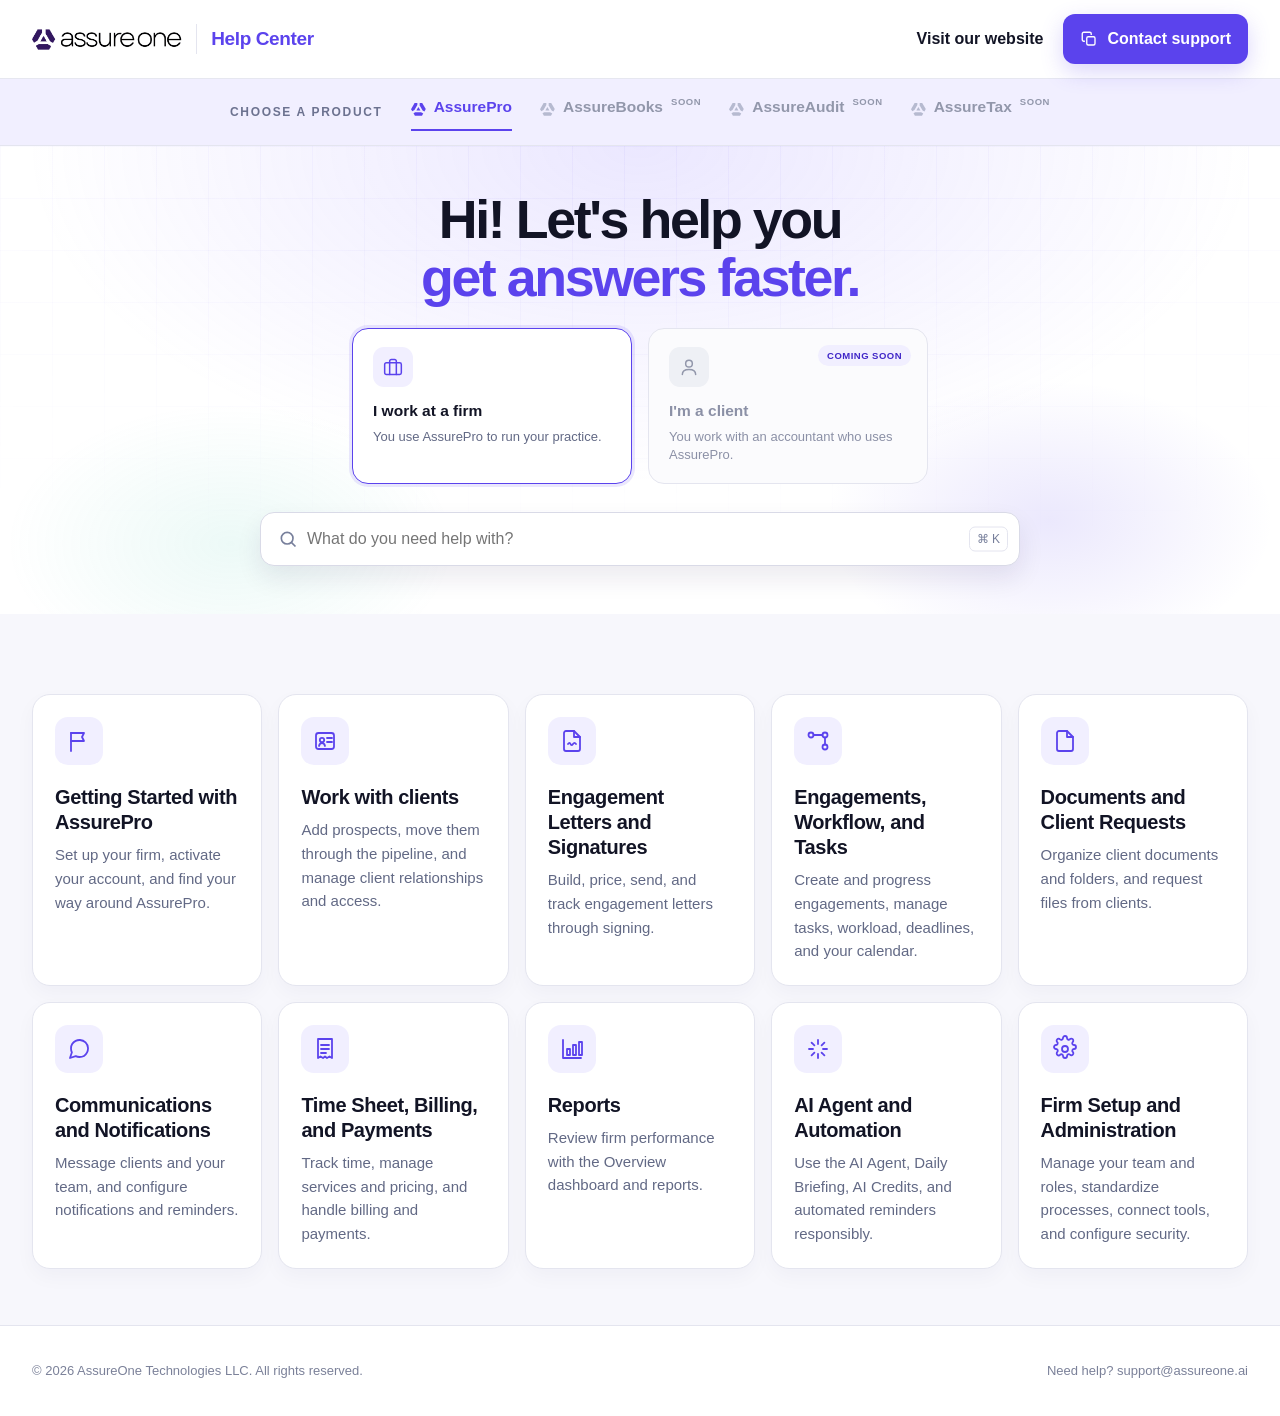
==== commit 4d6de8bf: "Remove "Get to know AssurePro" heading above the module cards Cards now sit directly under the searc" ====
--- a/index.html
+++ b/index.html
@@ -39,8 +39,7 @@
     </div>
   </section>
   <div class="content page-width">
-    <section aria-labelledby="journey-heading" style="margin-top:44px">
-      <div class="section-heading"><div><h2 id="journey-heading">Get to know AssurePro</h2></div></div>
+    <section aria-label="Get to know AssurePro" style="margin-top:44px">
       <div class="journey-grid" id="journey-grid"></div>
     </section>
   </div>
--- a/assets/css/help-center.css
+++ b/assets/css/help-center.css
@@ -61,7 +61,7 @@
 .product-pill .pill-soon{color:#9297ab;padding:0;font-size:9.5px;text-transform:uppercase;letter-spacing:.06em;font-weight:800;align-self:flex-start}
 .soon-dot{position:absolute;top:10px;right:10px;display:flex;align-items:center;gap:5px;font-size:10px;color:#6c6f8d;background:#fff;border:1px solid var(--line);border-radius:999px;padding:4px 9px 4px 7px;text-transform:uppercase;letter-spacing:.04em;font-weight:750;line-height:1}
 .soon-dot:before{content:'';width:6px;height:6px;border-radius:50%;background:#b4a9ff;flex:none}
-.journey-grid{display:grid;grid-template-columns:repeat(3,minmax(0,1fr));gap:16px;margin:16px 0 0}.journey-card{display:flex;flex-direction:column;min-height:158px;padding:22px;border:1px solid var(--line);border-radius:var(--radius);background:#fff;box-shadow:0 8px 20px rgba(29,24,72,.035);transition:.22s}.journey-card:hover{transform:translateY(-3px);border-color:#c9c2ff;box-shadow:var(--shadow)}
+.journey-grid{display:grid;grid-template-columns:repeat(5,minmax(0,1fr));gap:16px;margin:16px 0 0}.journey-card{display:flex;flex-direction:column;min-height:158px;padding:22px;border:1px solid var(--line);border-radius:var(--radius);background:#fff;box-shadow:0 8px 20px rgba(29,24,72,.035);transition:.22s}.journey-card:hover{transform:translateY(-3px);border-color:#c9c2ff;box-shadow:var(--shadow)}
 .journey-icon{width:48px;height:48px;flex:none;overflow:visible;display:grid;place-items:center;border-radius:13px;background:var(--lavender);color:var(--brand)}.journey-icon svg{width:24px;height:24px;overflow:visible}.journey-card h3{margin:20px 0 8px;font-size:20px;line-height:1.25;letter-spacing:-.02em}.journey-card p{margin:0;color:var(--muted);font-size:15px}
 .overline{color:#747b98;font-size:12px;font-weight:850;letter-spacing:.14em;text-transform:uppercase}.meta{display:flex;gap:8px;align-items:center;flex-wrap:wrap;color:#858ca7;font-size:13px;margin-top:6px}.tag{display:inline-flex;background:var(--lavender);color:#4d39ca;border-radius:7px;padding:2px 8px;font-weight:750}
 .breadcrumb-wrap{border-bottom:1px solid var(--line);background:#fff}.breadcrumbs{height:52px;display:flex;align-items:center;gap:9px;color:#69708d;font-size:14px;overflow:hidden;white-space:nowrap}.breadcrumbs a:hover{color:var(--brand)}.breadcrumbs .current{color:var(--ink);font-weight:650;overflow:hidden;text-overflow:ellipsis}.slash{color:#b3b6c6}
